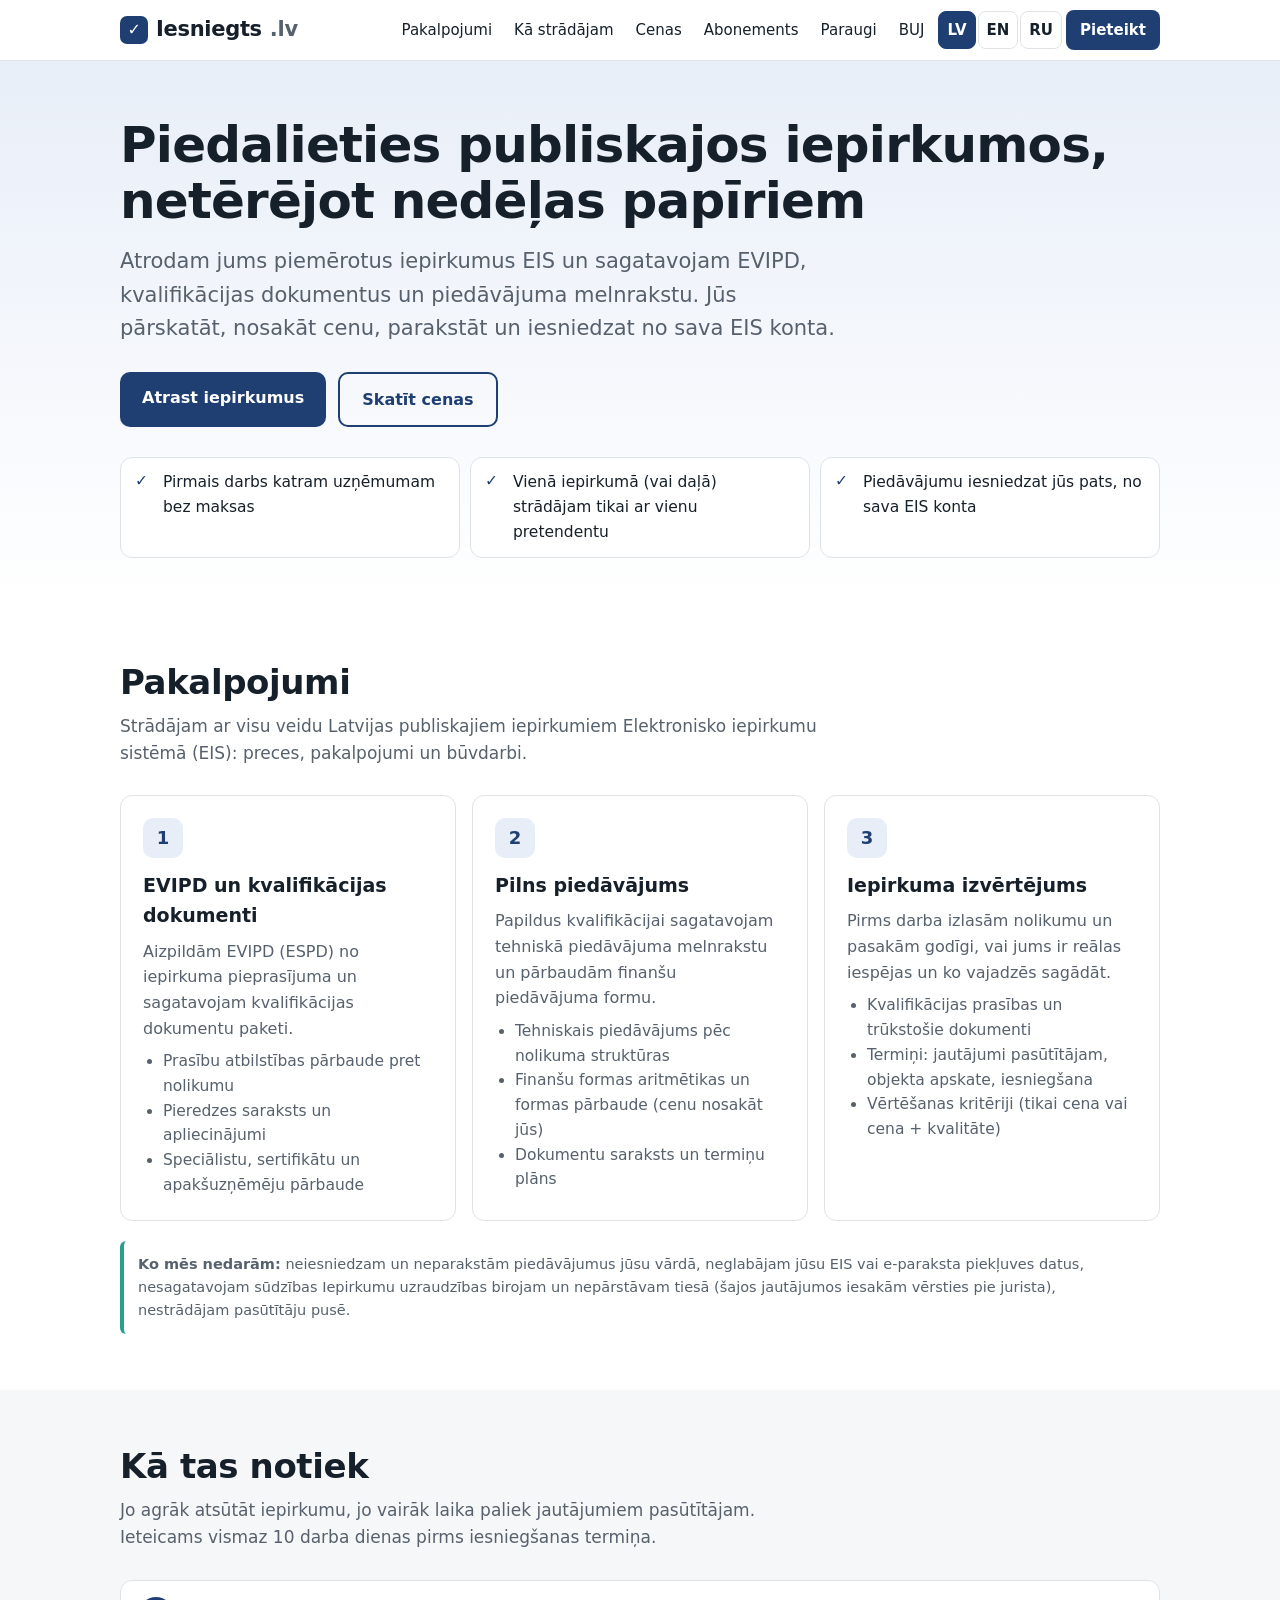
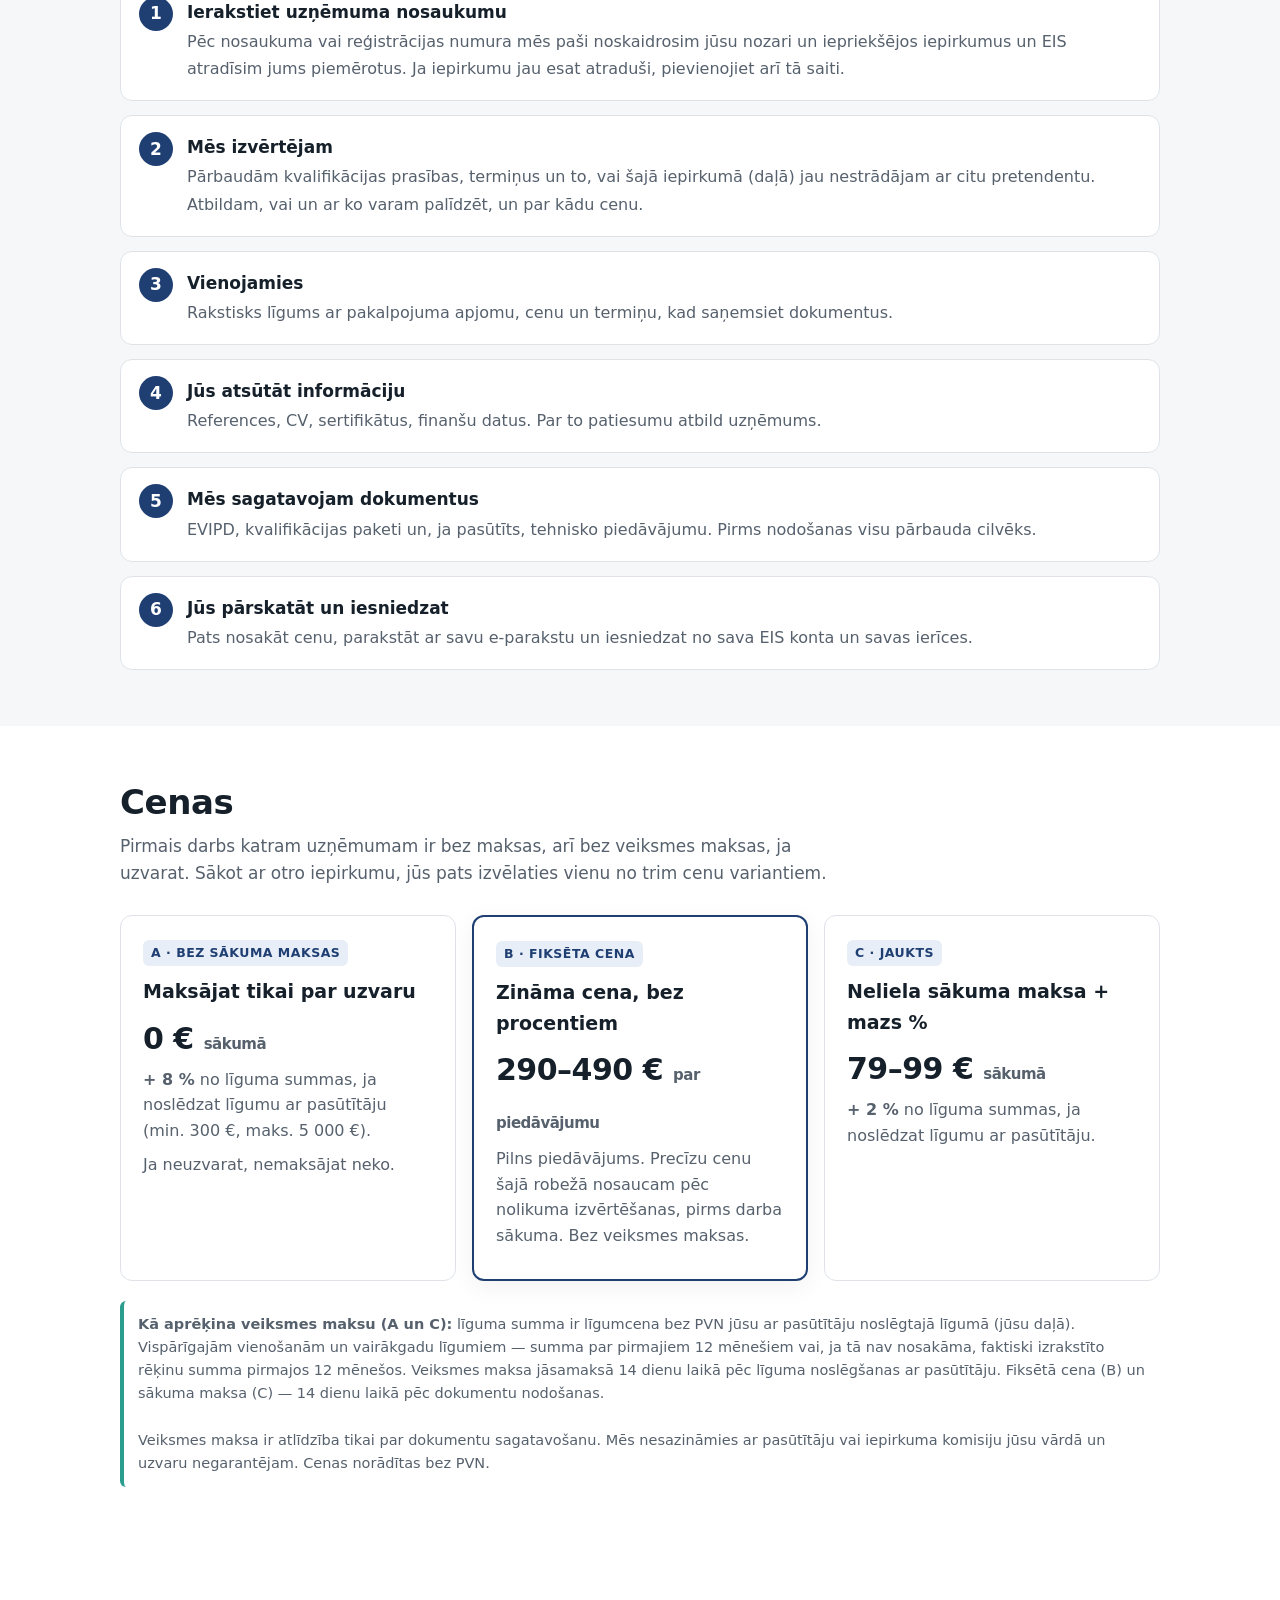
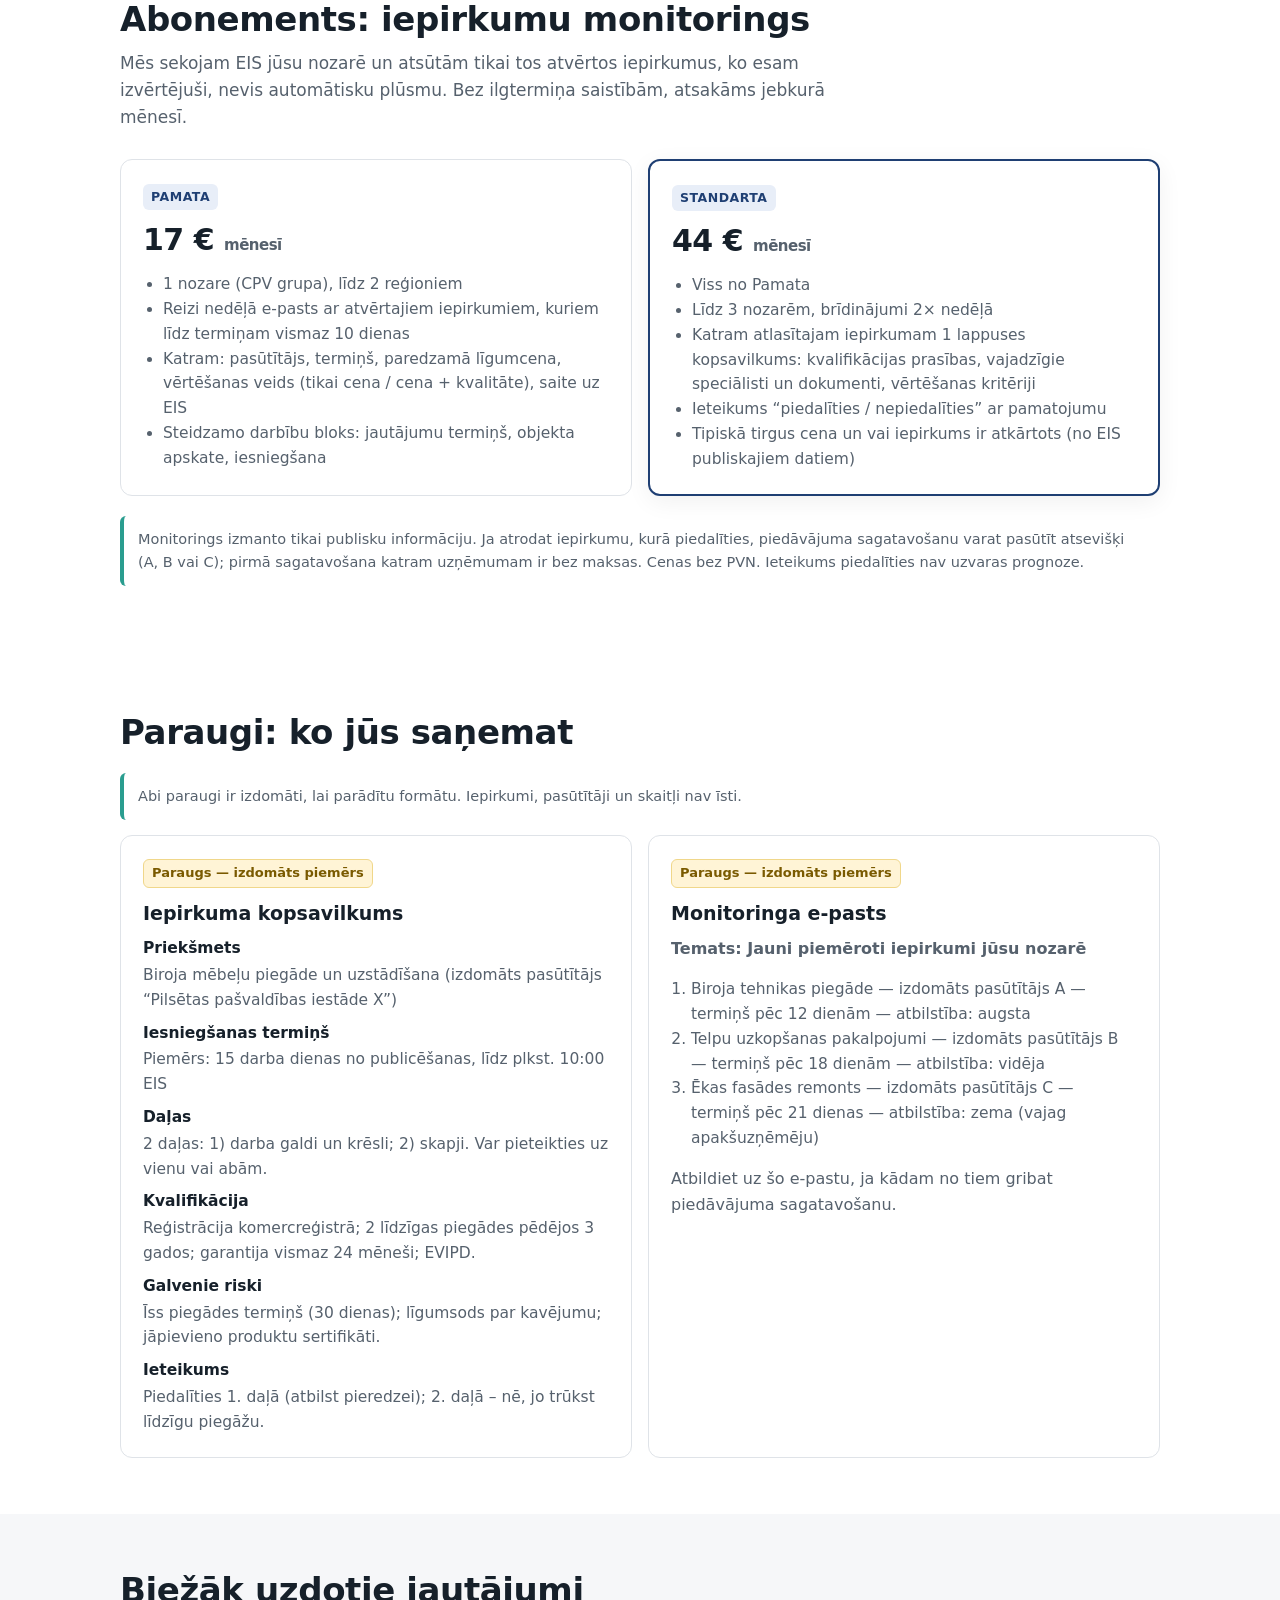
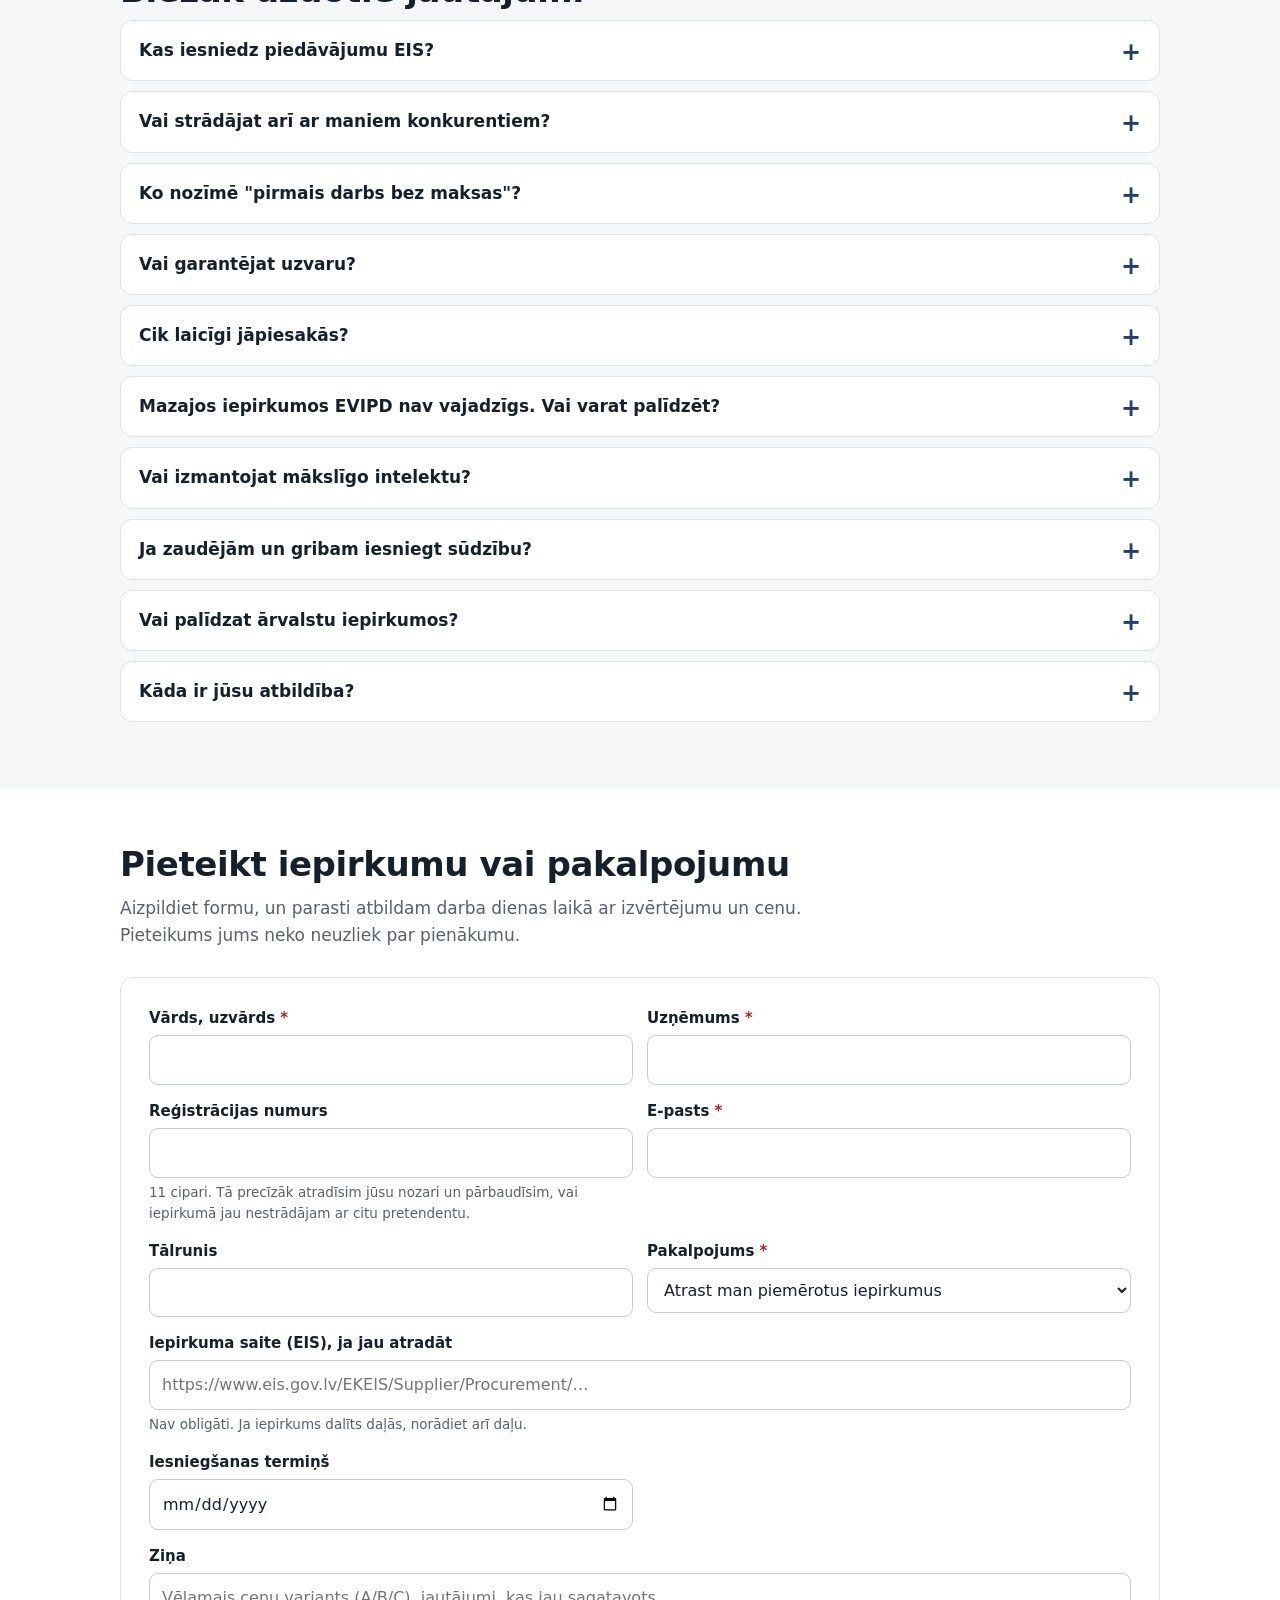
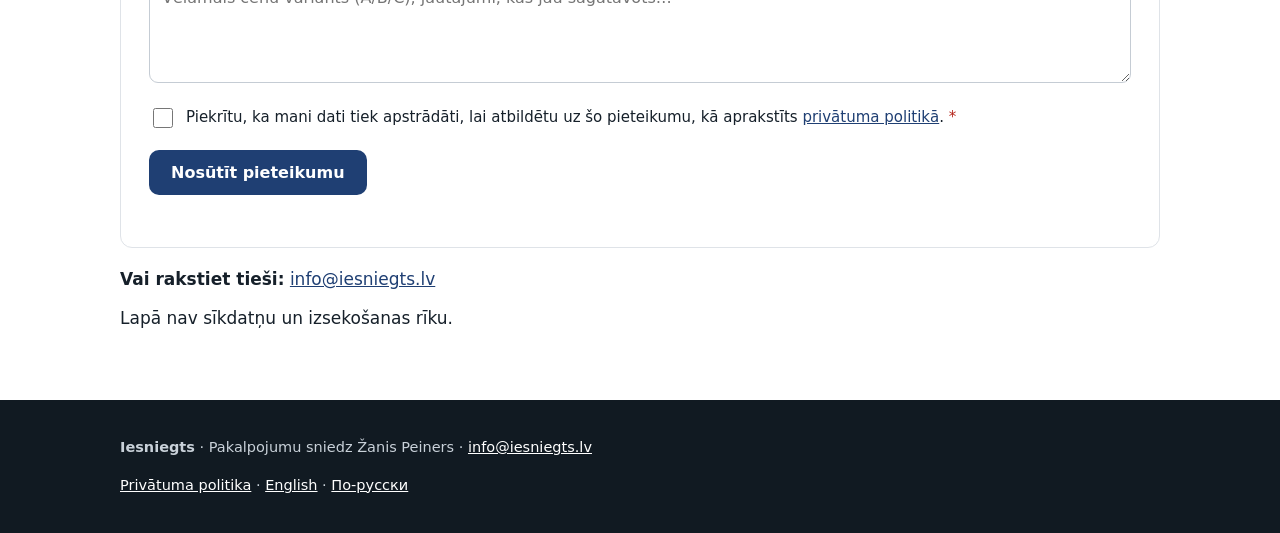
==== index.html @ 3ab21adb "Add samples section and liability FAQ (LV/EN/RU)" ====
<!doctype html>
<html lang="lv">
<head>
<meta charset="utf-8">
<meta name="viewport" content="width=device-width,initial-scale=1">
<title>Iesniegts — palīdzība publisko iepirkumu piedāvājumu sagatavošanā</title>
<meta name="description" content="Sagatavojam EVIPD, kvalifikācijas dokumentus un piedāvājumus publiskajiem iepirkumiem EIS. Jūs pārskatāt, parakstāt un iesniedzat no sava EIS konta.">
<meta name="robots" content="noindex"><!-- MELNRAKSTS: noņemt noindex pēc Žaņa apstiprinājuma -->
<link rel="stylesheet" href="style.css">
<link rel="alternate" hreflang="lv" href="index.html">
<link rel="alternate" hreflang="en" href="en.html">
<link rel="alternate" hreflang="ru" href="ru.html">
</head>
<body>
<a class="skip" href="#saturs">Pāriet uz saturu</a>
<header class="top">
  <div class="wrap">
    <a class="logo" href="#"><span class="mark" aria-hidden="true">✓</span>Iesniegts<span class="tld">.lv</span></a>
    <nav class="main" aria-label="Galvenā navigācija">
      <span class="links">
        <a href="#pakalpojumi">Pakalpojumi</a>
        <a href="#process">Kā strādājam</a>
        <a href="#cenas">Cenas</a>
        <a href="#abonements">Abonements</a>
        <a href="#paraugi">Paraugi</a>
        <a href="#buj">BUJ</a>
      </span>
      <span class="langs" role="group" aria-label="Valoda"><a class="lang current" href="index.html" lang="lv" hreflang="lv" aria-current="page">LV</a><a class="lang" href="en.html" lang="en" hreflang="en">EN</a><a class="lang" href="ru.html" lang="ru" hreflang="ru">RU</a></span>
      <a class="btn" href="#pieteikums" style="padding:8px 14px;font-size:15px">Pieteikt</a>
    </nav>
  </div>
</header>

<main id="saturs">
<section class="hero">
  <div class="wrap">
    <h1>Piedalieties publiskajos iepirkumos, netērējot nedēļas papīriem</h1>
    <p class="lead">Atrodam jums piemērotus iepirkumus EIS un sagatavojam EVIPD, kvalifikācijas dokumentus un piedāvājuma melnrakstu. Jūs pārskatāt, nosakāt cenu, parakstāt un iesniedzat no sava EIS konta.</p>
    <div class="cta">
      <a class="btn" href="#pieteikums">Atrast iepirkumus</a>
      <a class="btn ghost" href="#cenas">Skatīt cenas</a>
    </div>
    <ul class="facts">
      <li>Pirmais darbs katram uzņēmumam bez maksas<!-- PRICE: approved 3 Nov --></li>
      <li>Vienā iepirkumā (vai daļā) strādājam tikai ar vienu pretendentu</li>
      <li>Piedāvājumu iesniedzat jūs pats, no sava EIS konta</li>
    </ul>
  </div>
</section>

<section id="pakalpojumi">
  <div class="wrap">
    <h2>Pakalpojumi</h2>
    <p class="sub">Strādājam ar visu veidu Latvijas publiskajiem iepirkumiem Elektronisko iepirkumu sistēmā (EIS): preces, pakalpojumi un būvdarbi.</p>
    <div class="grid c3">
      <div class="card">
        <div class="icon" aria-hidden="true">1</div>
        <h3>EVIPD un kvalifikācijas dokumenti</h3>
        <p>Aizpildām EVIPD (ESPD) no iepirkuma pieprasījuma un sagatavojam kvalifikācijas dokumentu paketi.</p>
        <ul>
          <li>Prasību atbilstības pārbaude pret nolikumu</li>
          <li>Pieredzes saraksts un apliecinājumi</li>
          <li>Speciālistu, sertifikātu un apakšuzņēmēju pārbaude</li>
        </ul>
      </div>
      <div class="card">
        <div class="icon" aria-hidden="true">2</div>
        <h3>Pilns piedāvājums</h3>
        <p>Papildus kvalifikācijai sagatavojam tehniskā piedāvājuma melnrakstu un pārbaudām finanšu piedāvājuma formu.</p>
        <ul>
          <li>Tehniskais piedāvājums pēc nolikuma struktūras</li>
          <li>Finanšu formas aritmētikas un formas pārbaude (cenu nosakāt jūs)</li>
          <li>Dokumentu saraksts un termiņu plāns</li>
        </ul>
      </div>
      <div class="card">
        <div class="icon" aria-hidden="true">3</div>
        <h3>Iepirkuma izvērtējums</h3>
        <p>Pirms darba izlasām nolikumu un pasakām godīgi, vai jums ir reālas iespējas un ko vajadzēs sagādāt.</p>
        <ul>
          <li>Kvalifikācijas prasības un trūkstošie dokumenti</li>
          <li>Termiņi: jautājumi pasūtītājam, objekta apskate, iesniegšana</li>
          <li>Vērtēšanas kritēriji (tikai cena vai cena + kvalitāte)</li>
        </ul>
      </div>
    </div>
    <div class="note limits"><strong>Ko mēs nedarām:</strong> neiesniedzam un neparakstām piedāvājumus jūsu vārdā, neglabājam jūsu EIS vai e-paraksta piekļuves datus, nesagatavojam sūdzības Iepirkumu uzraudzības birojam un nepārstāvam tiesā (šajos jautājumos iesakām vērsties pie jurista), nestrādājam pasūtītāju pusē.</div>
  </div>
</section>

<section id="process" class="alt">
  <div class="wrap">
    <h2>Kā tas notiek</h2>
    <p class="sub">Jo agrāk atsūtāt iepirkumu, jo vairāk laika paliek jautājumiem pasūtītājam. Ieteicams vismaz 10 darba dienas pirms iesniegšanas termiņa.</p>
    <ol class="steps">
      <li><strong>Ierakstiet uzņēmuma nosaukumu</strong><span>Pēc nosaukuma vai reģistrācijas numura mēs paši noskaidrosim jūsu nozari un iepriekšējos iepirkumus un EIS atradīsim jums piemērotus. Ja iepirkumu jau esat atraduši, pievienojiet arī tā saiti.</span></li>
      <li><strong>Mēs izvērtējam</strong><span>Pārbaudām kvalifikācijas prasības, termiņus un to, vai šajā iepirkumā (daļā) jau nestrādājam ar citu pretendentu. Atbildam, vai un ar ko varam palīdzēt, un par kādu cenu.</span></li>
      <li><strong>Vienojamies</strong><span>Rakstisks līgums ar pakalpojuma apjomu, cenu un termiņu, kad saņemsiet dokumentus.</span></li>
      <li><strong>Jūs atsūtāt informāciju</strong><span>References, CV, sertifikātus, finanšu datus. Par to patiesumu atbild uzņēmums.</span></li>
      <li><strong>Mēs sagatavojam dokumentus</strong><span>EVIPD, kvalifikācijas paketi un, ja pasūtīts, tehnisko piedāvājumu. Pirms nodošanas visu pārbauda cilvēks.</span></li>
      <li><strong>Jūs pārskatāt un iesniedzat</strong><span>Pats nosakāt cenu, parakstāt ar savu e-parakstu un iesniedzat no sava EIS konta un savas ierīces.</span></li>
    </ol>
  </div>
</section>

<section id="cenas">
  <div class="wrap">
    <h2>Cenas</h2>
    <p class="sub">Pirmais darbs katram uzņēmumam ir bez maksas, arī bez veiksmes maksas, ja uzvarat.<!-- PRICE: approved 3 Nov --> Sākot ar otro iepirkumu, jūs pats izvēlaties vienu no trim cenu variantiem.</p>
    <div class="grid c3">
      <div class="card">
        <span class="tag">A · bez sākuma maksas</span>
        <h3 style="margin-top:10px">Maksājat tikai par uzvaru</h3>
        <div class="price">0 €<!-- PRICE: approved 3 Nov --> <small>sākumā</small></div>
        <p><strong>+ 8 %</strong> no līguma summas, ja noslēdzat līgumu ar pasūtītāju (min. 300 €, maks. 5 000 €).<!-- PRICE: approved 3 Nov --></p>
        <p>Ja neuzvarat, nemaksājat neko.</p>
      </div>
      <div class="card featured">
        <span class="tag">B · fiksēta cena</span>
        <h3 style="margin-top:10px">Zināma cena, bez procentiem</h3>
        <div class="price">290–490 €<!-- PRICE: approved 3 Nov --> <small>par piedāvājumu</small></div>
        <p>Pilns piedāvājums. Precīzu cenu šajā robežā nosaucam pēc nolikuma izvērtēšanas, pirms darba sākuma. Bez veiksmes maksas.</p>
      </div>
      <div class="card">
        <span class="tag">C · jaukts</span>
        <h3 style="margin-top:10px">Neliela sākuma maksa + mazs %</h3>
        <div class="price">79–99 €<!-- PRICE: approved 3 Nov --> <small>sākumā</small></div>
        <p><strong>+ 2 %</strong> no līguma summas, ja noslēdzat līgumu ar pasūtītāju.<!-- PRICE: approved 3 Nov --></p>
      </div>
    </div>
    <div class="note">
      <strong>Kā aprēķina veiksmes maksu (A un C):</strong> līguma summa ir līgumcena bez PVN jūsu ar pasūtītāju noslēgtajā līgumā (jūsu daļā). Vispārīgajām vienošanām un vairākgadu līgumiem — summa par pirmajiem 12 mēnešiem vai, ja tā nav nosakāma, faktiski izrakstīto rēķinu summa pirmajos 12 mēnešos. Veiksmes maksa jāsamaksā 14 dienu laikā pēc līguma noslēgšanas ar pasūtītāju. Fiksētā cena (B) un sākuma maksa (C) — 14 dienu laikā pēc dokumentu nodošanas.<!-- PRICE: approved 3 Nov --><!-- Avots: contract_template.md 5.2.–5.4. -->
      <br><br>Veiksmes maksa ir atlīdzība tikai par dokumentu sagatavošanu. Mēs nesazināmies ar pasūtītāju vai iepirkuma komisiju jūsu vārdā un uzvaru negarantējam. Cenas norādītas bez PVN.<!-- PRICE: approved 3 Nov --><!-- TODO: precizēt PVN statusu pēc SDV/SIA reģistrācijas (ISPL 4. p. 2. d.) -->
    </div>
  </div>
</section>

<section id="abonements">
  <div class="wrap">
    <h2>Abonements: iepirkumu monitorings</h2>
    <p class="sub">Mēs sekojam EIS jūsu nozarē un atsūtām tikai tos atvērtos iepirkumus, ko esam izvērtējuši, nevis automātisku plūsmu. Bez ilgtermiņa saistībām, atsakāms jebkurā mēnesī.<!-- PRICE: approved 3 Nov --></p>
    <div class="grid c2">
      <div class="card">
        <span class="tag">Pamata</span>
        <div class="price">17 €<!-- PRICE: approved 3 Nov (competitor-based: ~10% below iepirkumi.notepad.lv Starts 19 €; see /workspace/sites/pricing_research.md) --> <small>mēnesī</small></div>
        <ul>
          <li>1 nozare (CPV grupa), līdz 2 reģioniem</li>
          <li>Reizi nedēļā e-pasts ar atvērtajiem iepirkumiem, kuriem līdz termiņam vismaz 10 dienas</li>
          <li>Katram: pasūtītājs, termiņš, paredzamā līgumcena, vērtēšanas veids (tikai cena / cena + kvalitāte), saite uz EIS</li>
          <li>Steidzamo darbību bloks: jautājumu termiņš, objekta apskate, iesniegšana</li>
        </ul>
      </div>
      <div class="card featured">
        <span class="tag">Standarta</span>
        <div class="price">44 €<!-- PRICE: approved 3 Nov (competitor-based: ~10% below iepirkumi.notepad.lv Pro 49 €; see /workspace/sites/pricing_research.md) --> <small>mēnesī</small></div>
        <ul>
          <li>Viss no Pamata</li>
          <li>Līdz 3 nozarēm, brīdinājumi 2× nedēļā</li>
          <li>Katram atlasītajam iepirkumam 1 lappuses kopsavilkums: kvalifikācijas prasības, vajadzīgie speciālisti un dokumenti, vērtēšanas kritēriji</li>
          <li>Ieteikums “piedalīties / nepiedalīties” ar pamatojumu</li>
          <li>Tipiskā tirgus cena un vai iepirkums ir atkārtots (no EIS publiskajiem datiem)</li>
        </ul>
      </div>
    </div>
    <p class="note">Monitorings izmanto tikai publisku informāciju. Ja atrodat iepirkumu, kurā piedalīties, piedāvājuma sagatavošanu varat pasūtīt atsevišķi (A, B vai C); pirmā sagatavošana katram uzņēmumam ir bez maksas.<!-- PRICE: approved 3 Nov --> Cenas bez PVN. Ieteikums piedalīties nav uzvaras prognoze.</p>
  </div>
</section>

<section id="paraugi">
  <div class="wrap">
    <h2>Paraugi: ko jūs saņemat</h2>
    <p class="note">Abi paraugi ir izdomāti, lai parādītu formātu. Iepirkumi, pasūtītāji un skaitļi nav īsti.</p>
    <div class="grid c2">
      <div class="card sample"><span class="badge-sample">Paraugs — izdomāts piemērs</span><h3>Iepirkuma kopsavilkums</h3><dl class="sample-dl"><dt>Priekšmets</dt><dd>Biroja mēbeļu piegāde un uzstādīšana (izdomāts pasūtītājs “Pilsētas pašvaldības iestāde X”)</dd><dt>Iesniegšanas termiņš</dt><dd>Piemērs: 15 darba dienas no publicēšanas, līdz plkst. 10:00 EIS</dd><dt>Daļas</dt><dd>2 daļas: 1) darba galdi un krēsli; 2) skapji. Var pieteikties uz vienu vai abām.</dd><dt>Kvalifikācija</dt><dd>Reģistrācija komercreģistrā; 2 līdzīgas piegādes pēdējos 3 gados; garantija vismaz 24 mēneši; EVIPD.</dd><dt>Galvenie riski</dt><dd>Īss piegādes termiņš (30 dienas); līgumsods par kavējumu; jāpievieno produktu sertifikāti.</dd><dt>Ieteikums</dt><dd>Piedalīties 1. daļā (atbilst pieredzei); 2. daļā – nē, jo trūkst līdzīgu piegāžu.</dd></dl></div>
      <div class="card sample"><span class="badge-sample">Paraugs — izdomāts piemērs</span><h3>Monitoringa e-pasts</h3><p><strong>Temats: Jauni piemēroti iepirkumi jūsu nozarē</strong></p><ol><li>Biroja tehnikas piegāde — izdomāts pasūtītājs A — termiņš pēc 12 dienām — atbilstība: augsta</li><li>Telpu uzkopšanas pakalpojumi — izdomāts pasūtītājs B — termiņš pēc 18 dienām — atbilstība: vidēja</li><li>Ēkas fasādes remonts — izdomāts pasūtītājs C — termiņš pēc 21 dienas — atbilstība: zema (vajag apakšuzņēmēju)</li></ol><p>Atbildiet uz šo e-pastu, ja kādam no tiem gribat piedāvājuma sagatavošanu.</p></div>
    </div>
  </div>
</section>

<section id="buj" class="alt">
  <div class="wrap">
    <h2>Biežāk uzdotie jautājumi</h2>
    <details><summary>Kas iesniedz piedāvājumu EIS?</summary><p>Jūs. Piedāvājumu paraksta un iesniedz jūsu uzņēmums no sava EIS konta un savas ierīces. Ja vajag strādāt EIS, jūsu administrators var izveidot mums lietotāju ar lomu "Piegādātāja piedāvājuma sagatavotājs", ko pēc iepirkuma bloķējat. E-paraksta līdzekļus un paroles mums nedodiet.</p></details>
    <details><summary>Vai strādājat arī ar maniem konkurentiem?</summary><p>Vienā iepirkumā (vai iepirkuma daļā) strādājam tikai ar vienu pretendentu. Citu klientu cenas, dokumentus vai risinājumus nekad nenododam un neizmantojam. Katram klientam ir atsevišķa darba vide. Tā mazinām aizliegtu vienošanos (Konkurences likuma 11. pants) risku jums un mums.</p></details>
    <details><summary>Ko nozīmē "pirmais darbs bez maksas"?</summary><p>Pirmajam iepirkumam (vai vienai daļai), ko jūsu uzņēmums mums uztic, sagatavošana ir bez maksas, arī ja uzvarat. Tas attiecas uz vienu reizi katram uzņēmumam.<!-- PRICE: approved 3 Nov --></p></details>
    <details><summary>Vai garantējat uzvaru?</summary><p>Nē. Mēs palīdzam iesniegt pilnīgu un prasībām atbilstošu piedāvājumu, bet uzvarētāju nosaka pasūtītājs pēc nolikumā noteiktajiem kritērijiem.</p></details>
    <details><summary>Cik laicīgi jāpiesakās?</summary><p>Ieteicams vismaz 10 darba dienas pirms iesniegšanas termiņa, lai paliktu laiks jautājumiem pasūtītājam un trūkstošo dokumentu sagādei. Ar īsākiem termiņiem palīdzam, ja tas ir reāli, un to pasakām godīgi pirms darba sākuma.</p></details>
    <details><summary>Mazajos iepirkumos EVIPD nav vajadzīgs. Vai varat palīdzēt?</summary><p>Jā. Mazajos iepirkumos (Publisko iepirkumu likuma 9. pants) EVIPD parasti netiek prasīts, tāpēc sagatavojam kvalifikācijas dokumentus un pieteikumu pēc nolikuma prasībām.</p></details>
    <details><summary>Vai izmantojat mākslīgo intelektu?</summary><p>Jā, dokumentu sagatavošanā izmantojam programmatūras rīkus, arī mākslīgo intelektu. Katru dokumentu pirms nodošanas pārbauda cilvēks, un jūsu dati netiek izmantoti citu klientu darbā.</p></details>
    <details><summary>Ja zaudējām un gribam iesniegt sūdzību?</summary><p>Sūdzības Iepirkumu uzraudzības birojam un pieteikumus tiesā mēs nesagatavojam. Iesakām vērsties pie jurista; varam nodot faktus un dokumentus no sava darba.</p></details>
    <details><summary>Vai palīdzat ārvalstu iepirkumos?</summary><p>Pašlaik strādājam ar Latvijas iepirkumiem EIS. Ja jūs interesē konkrēts iepirkums citā ES valstī, rakstiet, un pateiksim, vai varam palīdzēt.</p></details>
      <details><summary>Kāda ir jūsu atbildība?</summary><p>Dokumentus sagatavojam rūpīgi, bet EVIPD un piedāvājumu pārskata un paraksta klients, un klients atbild par sniegto ziņu patiesumu un piedāvājuma iesniegšanu. Mūsu atbildība ir ierobežota ar summu, kas samaksāta par konkrēto piedāvājumu.<!-- LIABILITY: needs owner approval --></p></details>
  </div>
</section>

<section id="pieteikums">
  <div class="wrap">
    <h2>Pieteikt iepirkumu vai pakalpojumu</h2>
    <p class="sub">Aizpildiet formu, un parasti atbildam darba dienas laikā ar izvērtējumu un cenu. Pieteikums jums neko neuzliek par pienākumu.</p>
    
    <!-- action = mailto rezerves variants bez JavaScript. Ar JS: form.js sūta uz FORM_ENDPOINT vai atver mailto. -->
    <form class="order" id="order-form" action="mailto:info@iesniegts.lv" method="post" enctype="text/plain" novalidate
      data-subject="Iesniegts.lv pieteikums"
      data-mailto-msg="Atveram jūsu e-pasta programmu ar sagatavotu vēstuli. Lūdzu, nosūtiet to."
      data-sending-msg="Sūtām…"
      data-ok-msg="Paldies! Pieteikums saņemts. Parasti atbildam darba dienas laikā."
      data-err-msg="Neizdevās nosūtīt. Atveram e-pastu kā rezerves variantu.">
      <div><label for="f-name">Vārds, uzvārds <span class="req" aria-hidden="true">*</span></label><input id="f-name" name="name" autocomplete="name" required></div>
      <div><label for="f-company">Uzņēmums <span class="req" aria-hidden="true">*</span></label><input id="f-company" name="company" autocomplete="organization" required></div>
      <div><label for="f-regno">Reģistrācijas numurs</label><input id="f-regno" name="regno" inputmode="numeric" pattern="[0-9]{11}" aria-describedby="h-regno"><div class="hint" id="h-regno">11 cipari. Tā precīzāk atradīsim jūsu nozari un pārbaudīsim, vai iepirkumā jau nestrādājam ar citu pretendentu.</div></div>
      <div><label for="f-email">E-pasts <span class="req" aria-hidden="true">*</span></label><input id="f-email" name="email" type="email" autocomplete="email" required></div>
      <div><label for="f-phone">Tālrunis</label><input id="f-phone" name="phone" type="tel" autocomplete="tel"></div>
      <div><label for="f-service">Pakalpojums <span class="req" aria-hidden="true">*</span></label>
        <select id="f-service" name="service" required>
          <option selected>Atrast man piemērotus iepirkumus</option>
          <option>EVIPD + kvalifikācijas dokumenti</option>
          <option>Pilns piedāvājums</option>
          <option>Abonements — Pamata (17 €/mēn.)</option>
          <option>Abonements — Standarta (44 €/mēn.)</option>
          <option>Vēl nezinu, gribu konsultāciju</option>
        </select></div>
      <div class="full"><label for="f-link">Iepirkuma saite (EIS), ja jau atradāt</label><input id="f-link" name="link" placeholder="https://www.eis.gov.lv/EKEIS/Supplier/Procurement/…" aria-describedby="h-link"><div class="hint" id="h-link">Nav obligāti. Ja iepirkums dalīts daļās, norādiet arī daļu.</div></div>
      <div><label for="f-deadline">Iesniegšanas termiņš</label><input id="f-deadline" name="deadline" type="date"></div>
      <div class="full"><label for="f-message">Ziņa</label><textarea id="f-message" name="message" placeholder="Vēlamais cenu variants (A/B/C), jautājumi, kas jau sagatavots…"></textarea></div>
      <div class="hp" aria-hidden="true"><label for="f-website">Neaizpildīt</label><input id="f-website" name="website" tabindex="-1" autocomplete="off"></div>
      <div class="full"><label class="consent"><input type="checkbox" name="consent" value="jā" required> <span>Piekrītu, ka mani dati tiek apstrādāti, lai atbildētu uz šo pieteikumu, kā aprakstīts <a href="privatuma-politika.html">privātuma politikā</a>. <span class="req" aria-hidden="true">*</span></span></label></div>
      <div class="full"><button class="btn" type="submit">Nosūtīt pieteikumu</button> <div class="status" id="form-status" role="status" aria-live="polite"></div></div>
    </form>
    <div class="contact-side" style="margin-top:18px">
      <p><strong>Vai rakstiet tieši:</strong> <a href="mailto:info@iesniegts.lv">info@iesniegts.lv</a></p>
      <p>Lapā nav sīkdatņu un izsekošanas rīku.</p>
    </div>
  </div>
</section>
</main>

<footer>
  <div class="wrap">
    <div><strong>Iesniegts</strong> · Pakalpojumu sniedz Žanis Peiners · <a href="mailto:info@iesniegts.lv">info@iesniegts.lv</a></div>
    <!-- TODO (ISPL 4. pants): pēc SDV/SIA reģistrācijas pievienot nosaukumu, reģ. nr., adresi un PVN statusu. Nerakstīt "SIA", kamēr tā nav dibināta. -->
    <div><a href="privatuma-politika.html">Privātuma politika</a> · <a href="en.html" lang="en">English</a> · <a href="ru.html" lang="ru">По-русски</a></div>
  </div>
</footer>
<script src="form.js" defer></script>
</body>
</html>
---- style.css ----
/* MELNRAKSTS — nav publicēts. Viens CSS fails, bez ārējiem fontiem, bez sīkdatnēm. */
:root{
  --brand:#1f3f73; --brand-dark:#152c52; --accent:#2a9d8f; --tint:#e8eef8;
  --ink:#16202a; --muted:#56616d; --line:#dfe3e8; --bg:#ffffff; --soft:#f6f7f9;
  --radius:12px; --max:1080px;
  --font:system-ui,-apple-system,"Segoe UI",Roboto,"Helvetica Neue",Arial,sans-serif;
}
*{box-sizing:border-box}
html{scroll-behavior:smooth}
body{margin:0;font-family:var(--font);color:var(--ink);background:var(--bg);line-height:1.6;font-size:17px;-webkit-text-size-adjust:100%}
img{max-width:100%}
a{color:var(--brand)}
a:hover{color:var(--brand-dark)}
:focus-visible{outline:3px solid var(--accent);outline-offset:2px}
.skip{position:absolute;left:-999px;top:0;background:#000;color:#fff;padding:.5rem 1rem;z-index:10}
.skip:focus{left:0}
.wrap{max-width:var(--max);margin:0 auto;padding:0 20px}
.draft-banner{background:#fff4d6;color:#5a4300;text-align:center;font-size:14px;padding:6px 12px;border-bottom:1px solid #f0dc9c}
header.top{position:sticky;top:0;background:rgba(255,255,255,.96);border-bottom:1px solid var(--line);z-index:5}
header.top .wrap{display:flex;align-items:center;justify-content:space-between;gap:12px;min-height:60px}
.logo{font-weight:800;font-size:21px;color:var(--ink);text-decoration:none;letter-spacing:-.3px;display:flex;align-items:center;gap:8px}
.logo .mark{width:28px;height:28px;border-radius:7px;background:var(--brand);color:#fff;display:grid;place-items:center;font-size:16px}
.logo .tld{color:var(--muted);font-weight:600}
nav.main{display:flex;gap:4px;align-items:center;flex-wrap:wrap}
nav.main a{color:var(--ink);text-decoration:none;font-size:15px;padding:6px 10px;border-radius:8px}
nav.main a:hover{background:var(--soft)}
nav.main .links{display:none}
nav.main .langs{display:flex;gap:2px}
nav.main .lang{border:1px solid var(--line);font-weight:600;padding:6px 8px}
nav.main a.lang.current{background:var(--brand);border-color:var(--brand);color:#fff}
nav.main a.btn,nav.main a.btn:hover{color:#fff}
@media(min-width:860px){nav.main .links{display:flex;gap:2px}}
.btn{display:inline-block;background:var(--brand);color:#fff;text-decoration:none;font-weight:700;padding:13px 22px;border-radius:10px;border:0;font-size:16px;cursor:pointer;font-family:inherit}
.btn:hover{background:var(--brand-dark);color:#fff}
.btn.ghost{background:transparent;color:var(--brand);border:2px solid var(--brand)}
.btn.ghost:hover{background:var(--tint);color:var(--brand-dark)}
.hero{background:linear-gradient(180deg,var(--tint),#fff);padding:56px 0 48px}
.hero h1{font-size:clamp(30px,5.2vw,50px);line-height:1.12;margin:0 0 16px;letter-spacing:-.8px}
.hero p.lead{font-size:clamp(18px,2.2vw,21px);color:var(--muted);max-width:720px;margin:0 0 26px}
.hero .cta{display:flex;gap:12px;flex-wrap:wrap}
.hero ul.facts{list-style:none;padding:0;margin:30px 0 0;display:grid;gap:10px;grid-template-columns:1fr}
.hero ul.facts li{background:#fff;border:1px solid var(--line);border-radius:var(--radius);padding:12px 14px 12px 42px;position:relative;font-size:15.5px}
.hero ul.facts li::before{content:"✓";position:absolute;left:14px;top:11px;color:var(--brand);font-weight:800}
@media(min-width:760px){.hero ul.facts{grid-template-columns:repeat(3,1fr)}}
section{padding:56px 0}
section.alt{background:var(--soft)}
h2{font-size:clamp(25px,3.4vw,34px);line-height:1.2;margin:0 0 10px;letter-spacing:-.4px}
.sub{color:var(--muted);margin:0 0 28px;max-width:720px}
.grid{display:grid;gap:16px;grid-template-columns:1fr}
@media(min-width:700px){.grid.c2{grid-template-columns:repeat(2,1fr)}.grid.c3{grid-template-columns:repeat(2,1fr)}}
@media(min-width:980px){.grid.c3{grid-template-columns:repeat(3,1fr)}}
.card{background:#fff;border:1px solid var(--line);border-radius:var(--radius);padding:22px}
.card h3{margin:0 0 8px;font-size:19px}
.card p{margin:0 0 8px;color:var(--muted);font-size:16px}
.card ul{margin:8px 0 0;padding-left:20px;color:var(--muted);font-size:15.5px}
.icon{width:40px;height:40px;border-radius:10px;background:var(--tint);color:var(--brand);display:grid;place-items:center;font-weight:800;margin-bottom:12px;font-size:18px}
ol.steps{list-style:none;padding:0;margin:0;display:grid;gap:14px;counter-reset:s}
ol.steps li{counter-increment:s;background:#fff;border:1px solid var(--line);border-radius:var(--radius);padding:18px 18px 18px 66px;position:relative}
ol.steps li::before{content:counter(s);position:absolute;left:18px;top:16px;width:34px;height:34px;border-radius:50%;background:var(--brand);color:#fff;display:grid;place-items:center;font-weight:800}
ol.steps strong{display:block;margin-bottom:2px}
ol.steps span{color:var(--muted);font-size:16px}
.price{font-size:30px;font-weight:800;color:var(--ink);margin:6px 0 4px;letter-spacing:-.5px}
.price small{font-size:15px;font-weight:600;color:var(--muted)}
.card.featured{border:2px solid var(--brand);box-shadow:0 6px 24px rgba(0,0,0,.06)}
.tag{display:inline-block;font-size:12.5px;font-weight:700;text-transform:uppercase;letter-spacing:.5px;color:var(--brand);background:var(--tint);padding:3px 8px;border-radius:6px}
.note{font-size:14.5px;color:var(--muted);background:#fff;border-left:4px solid var(--accent);padding:12px 14px;border-radius:6px;margin-top:20px}
.limits{margin-top:20px}
details{background:#fff;border:1px solid var(--line);border-radius:var(--radius);padding:0 18px;margin-bottom:10px}
details summary{cursor:pointer;font-weight:700;padding:16px 0;list-style:none;position:relative;padding-right:28px}
details summary::-webkit-details-marker{display:none}
details summary::after{content:"+";position:absolute;right:0;top:12px;font-size:24px;color:var(--brand)}
details[open] summary::after{content:"–"}
details p{margin:0 0 16px;color:var(--muted)}
form.order{background:#fff;border:1px solid var(--line);border-radius:var(--radius);padding:22px;display:grid;gap:14px;grid-template-columns:1fr}
@media(min-width:760px){form.order{grid-template-columns:1fr 1fr;padding:28px}.full{grid-column:1/-1}}
label{font-weight:600;font-size:15px;display:block;margin-bottom:5px}
label .req{color:#b42318}
input,select,textarea{width:100%;font:inherit;font-size:16px;padding:11px 12px;border:1px solid #c5ccd4;border-radius:9px;background:#fff;color:var(--ink)}
textarea{min-height:110px;resize:vertical}
input:focus,select:focus,textarea:focus{border-color:var(--brand);outline:2px solid var(--tint)}
.hint{font-size:13.5px;color:var(--muted);margin-top:4px}
.consent{display:flex;gap:10px;align-items:flex-start;font-weight:400;font-size:15px}
.consent input{width:20px;height:20px;margin-top:3px;flex:0 0 auto}
.hp{position:absolute!important;left:-9999px!important;width:1px;height:1px;overflow:hidden}
.status{min-height:1.4em;font-weight:600}
.status.ok{color:#146c2e}.status.err{color:#b42318}
.contact-side p{margin:0 0 12px}
footer{background:#111a22;color:#c9d1d9;padding:36px 0;font-size:14.5px}
footer a{color:#fff}
footer .wrap{display:grid;gap:14px}
.legal{max-width:820px}
.legal h1{font-size:clamp(28px,4vw,38px);margin:0 0 6px}
.legal h2{font-size:22px;margin:32px 0 8px}
.legal table{border-collapse:collapse;width:100%;font-size:15px;margin:8px 0}
.legal th,.legal td{border:1px solid var(--line);padding:8px 10px;text-align:left;vertical-align:top}
.legal th{background:var(--soft)}
@media (prefers-reduced-motion:reduce){html{scroll-behavior:auto}}
.badge-sample{display:inline-block;background:#fff4d6;color:#7a5a00;border:1px solid #f0d78a;border-radius:6px;font-size:13px;font-weight:700;padding:3px 8px;margin-bottom:10px}
.sample-dl{margin:0;font-size:15.5px}
.sample-dl dt{font-weight:700;margin-top:8px}
.sample-dl dd{margin:2px 0 0;color:var(--muted)}
.card.sample ol{padding-left:20px;color:var(--muted);font-size:15.5px}
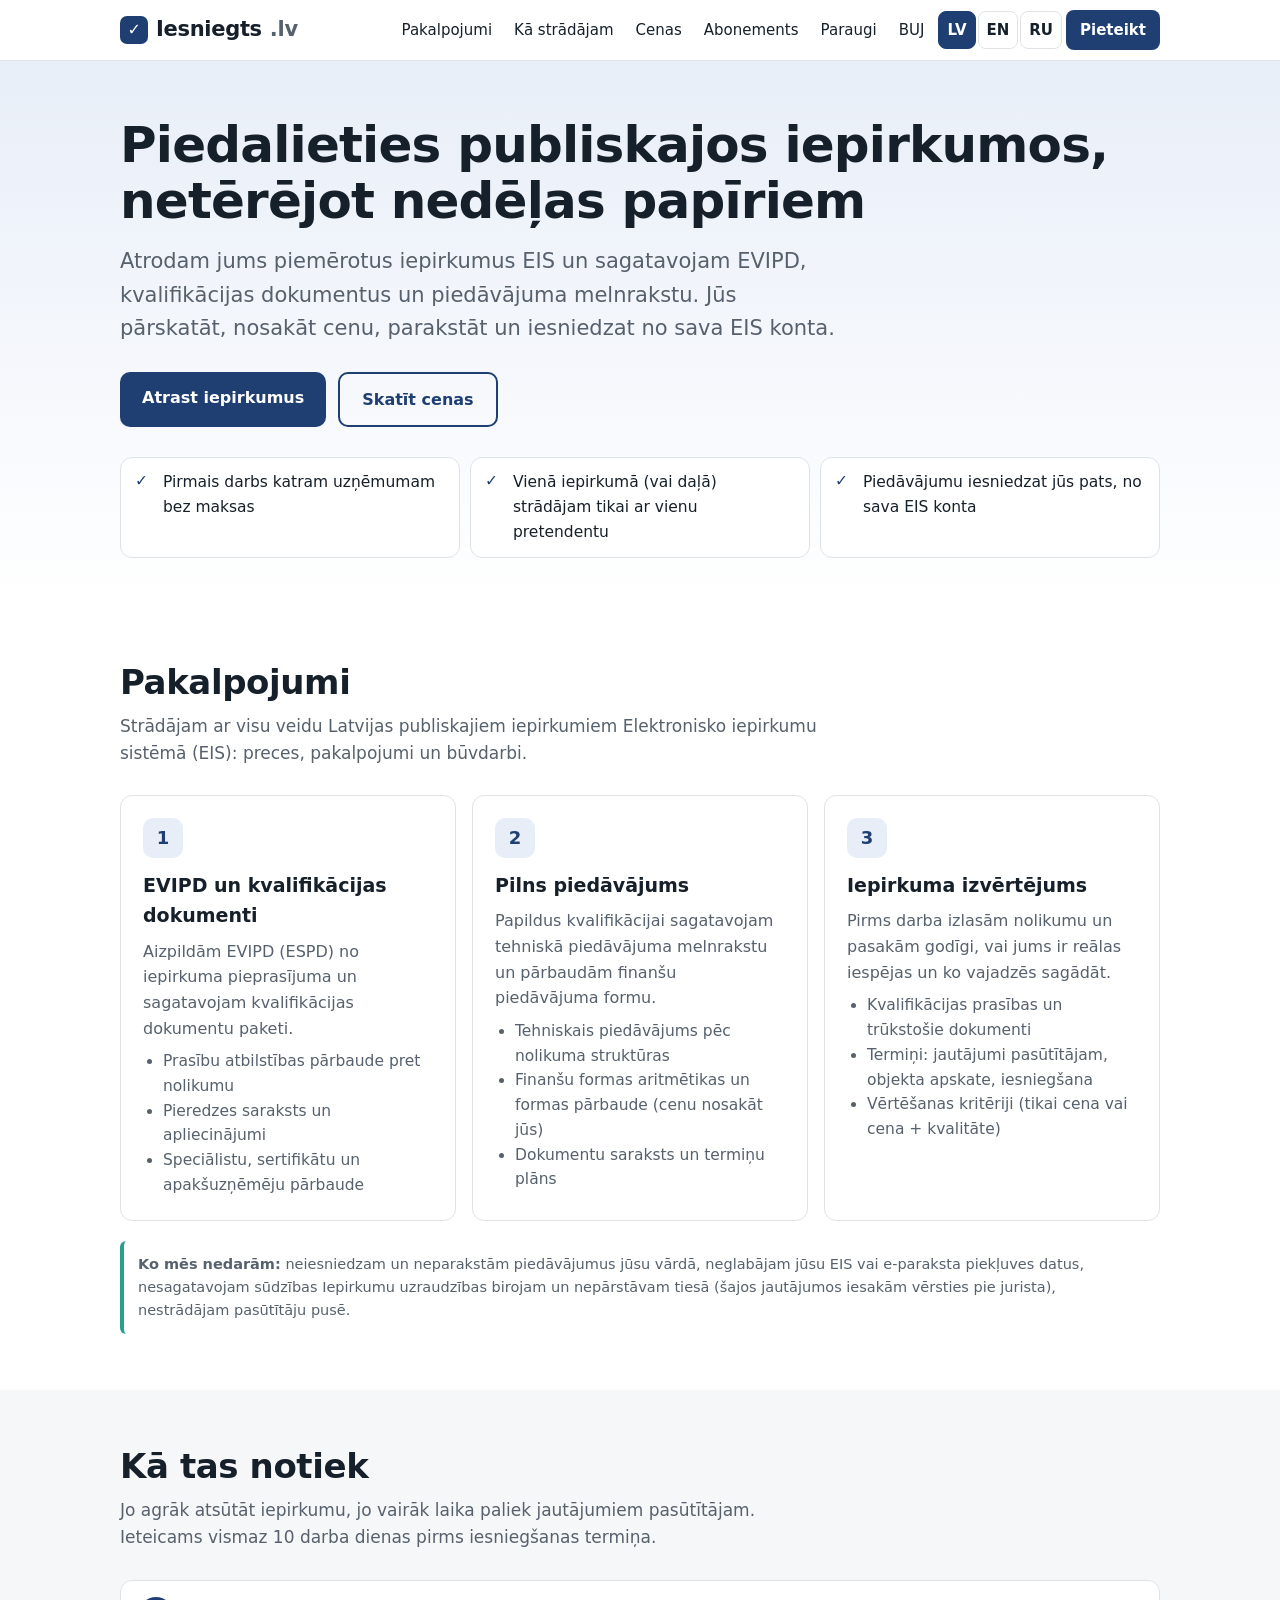
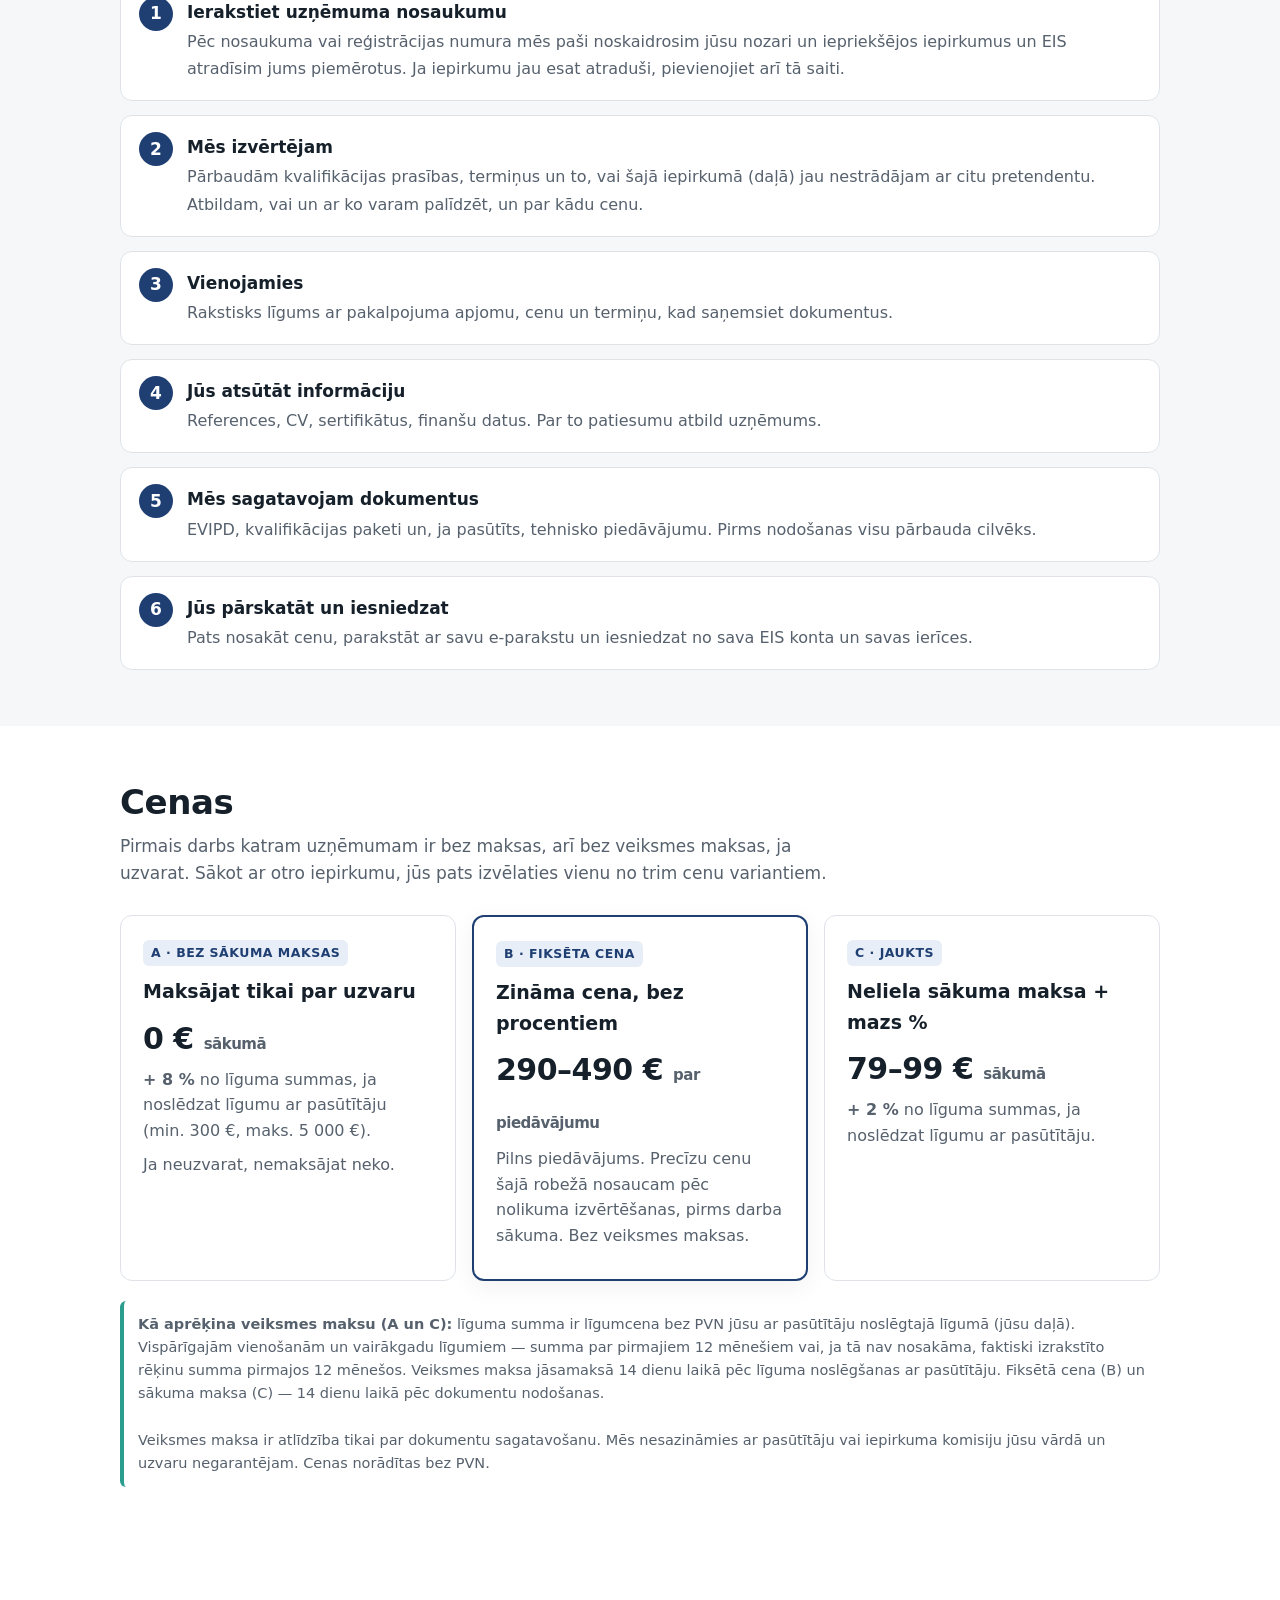
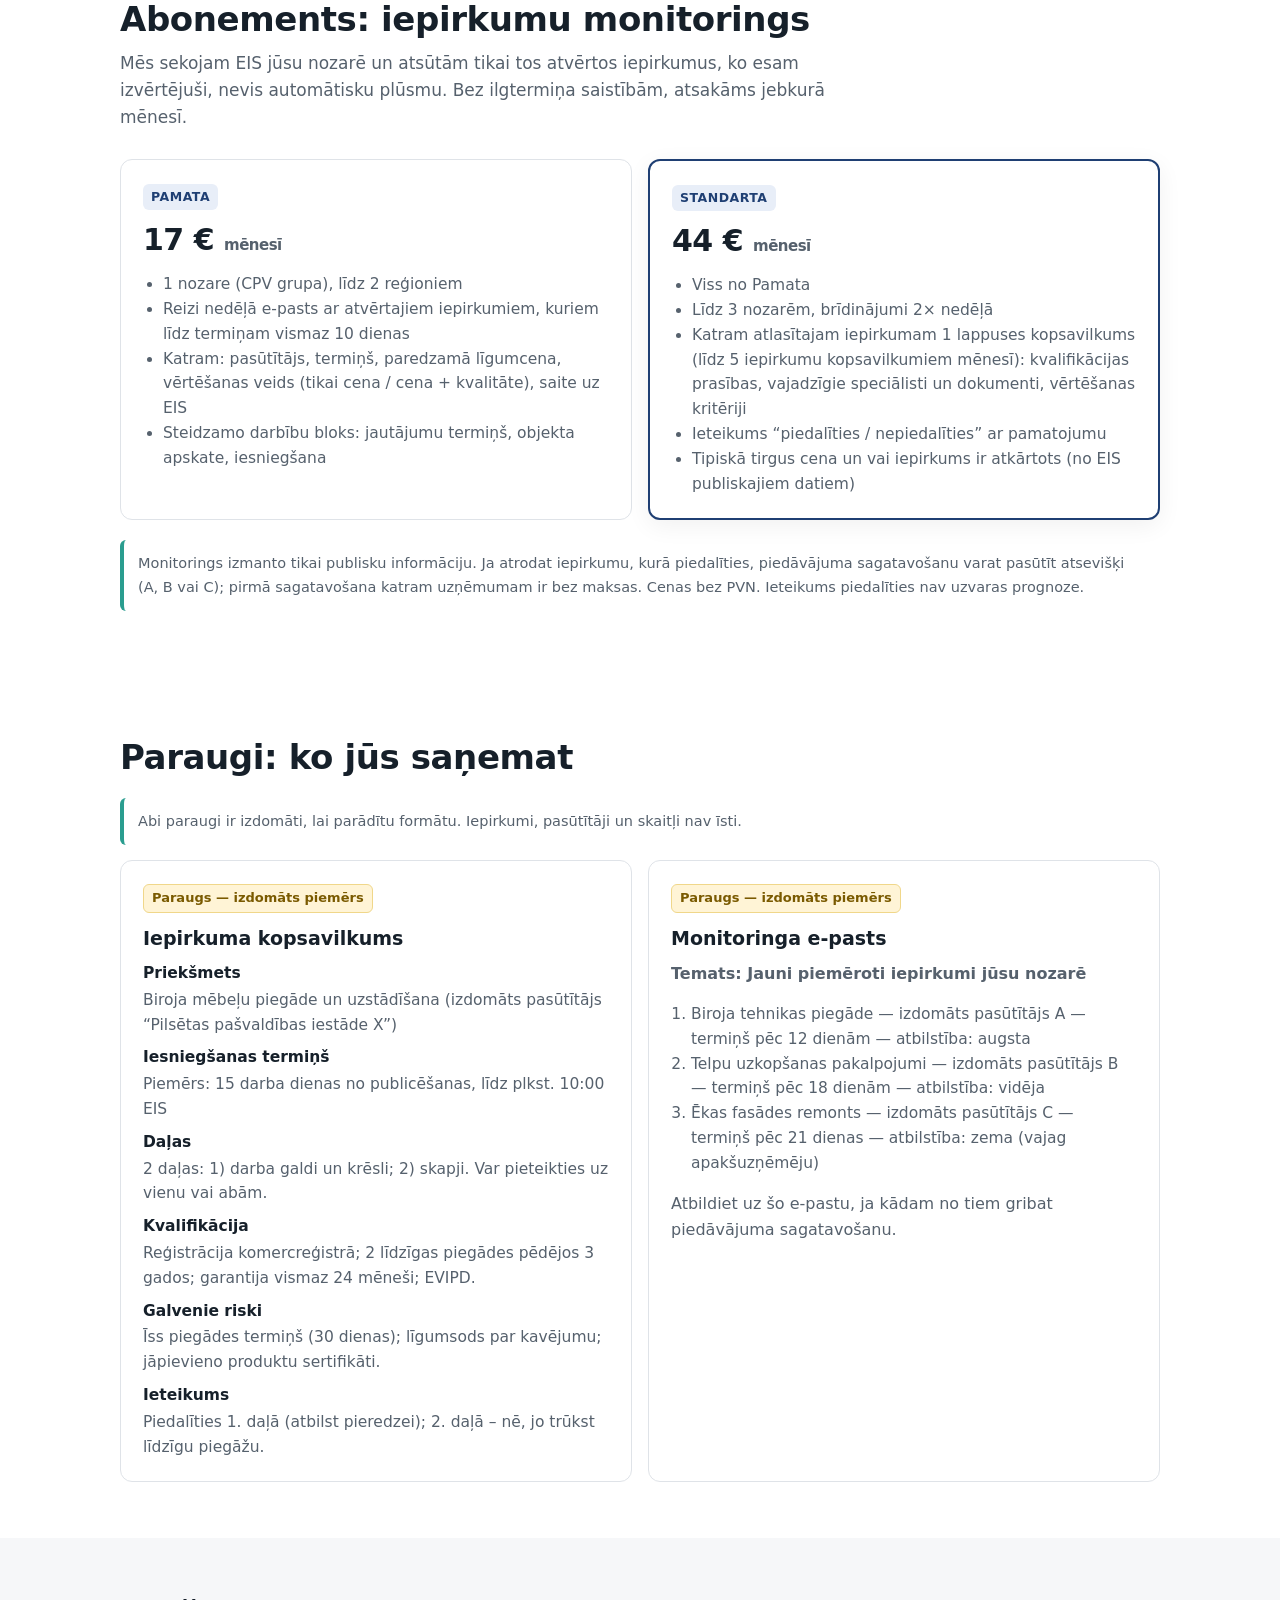
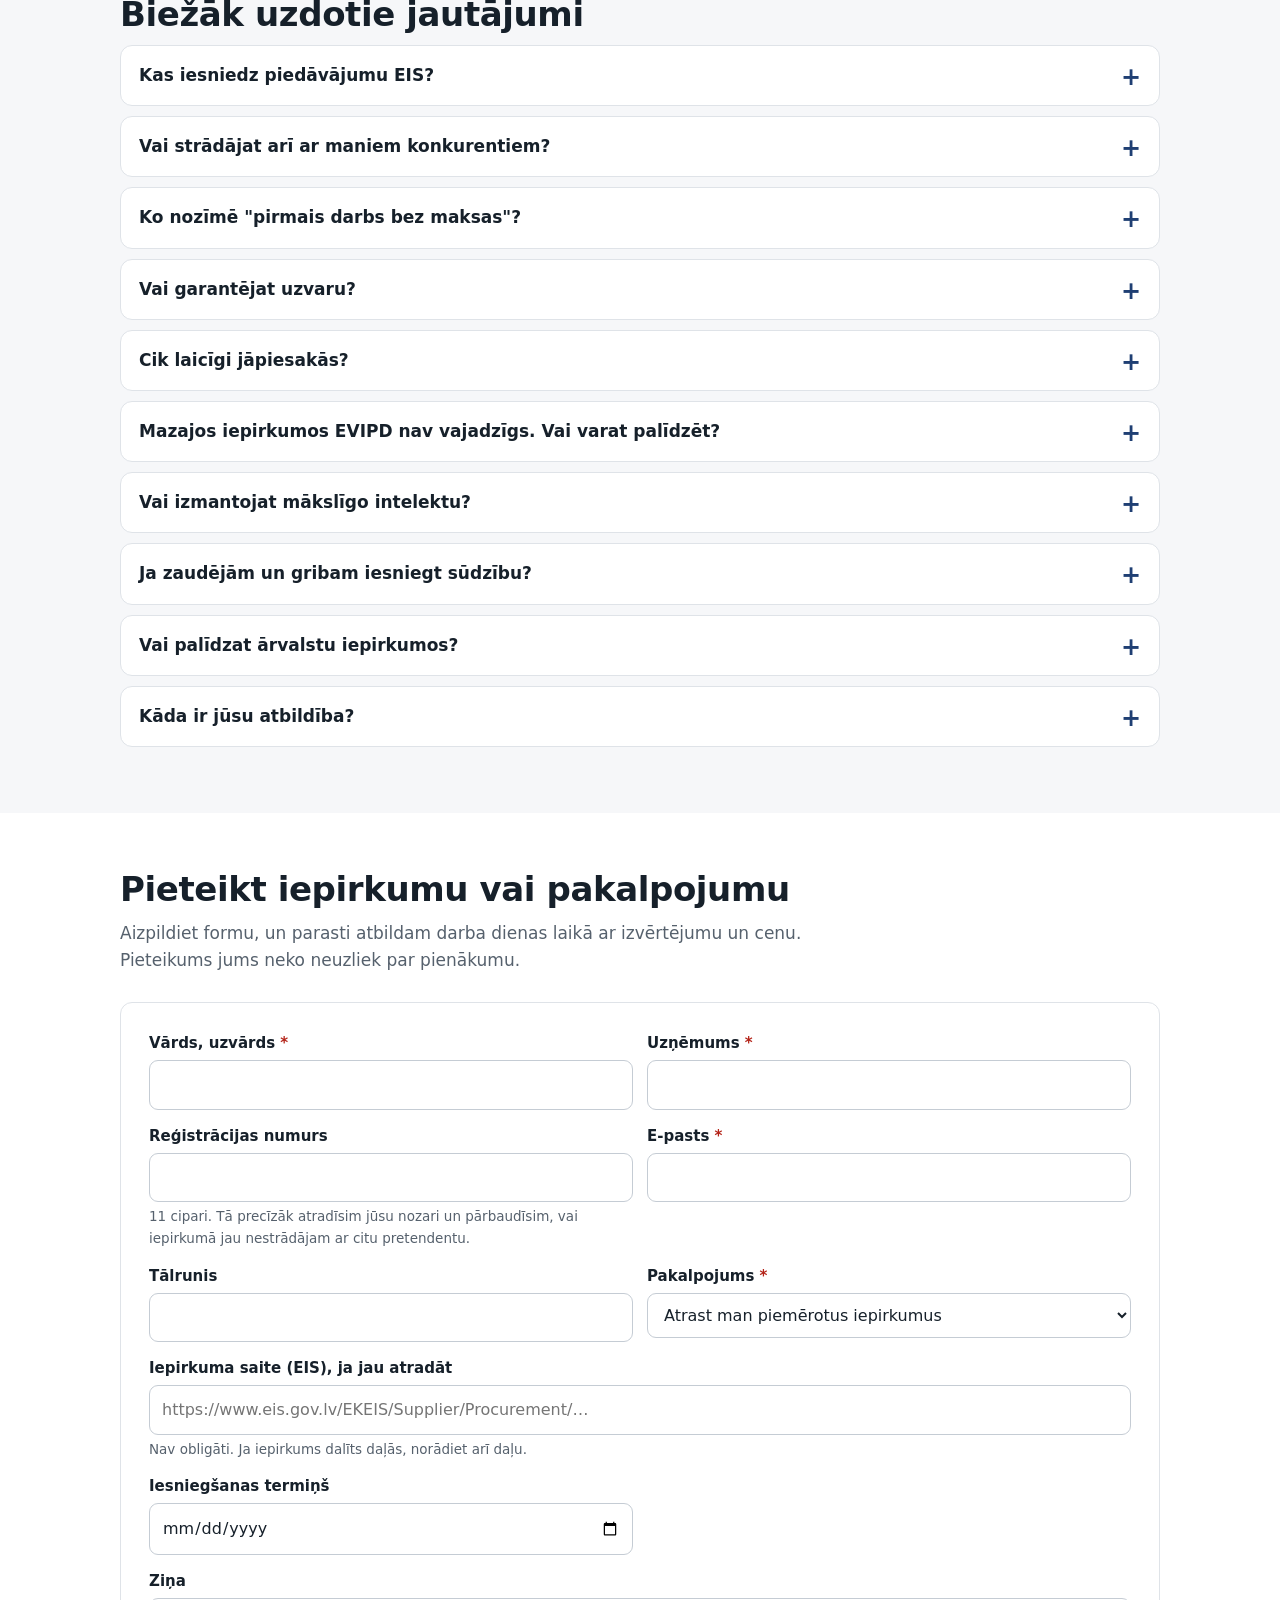
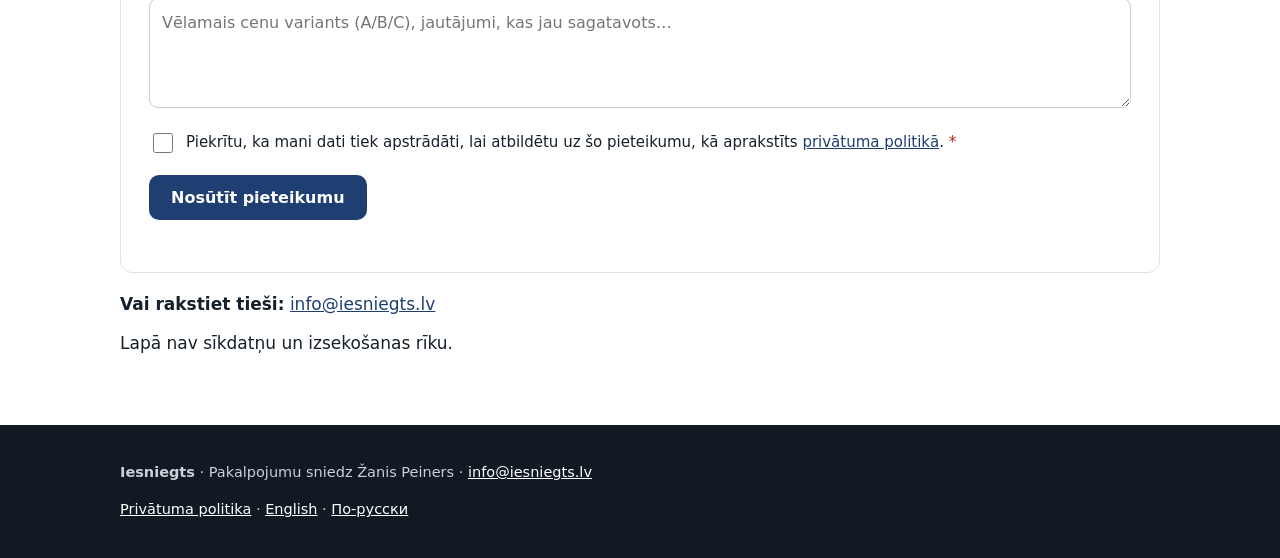
==== commit c7ff32c1: "Standarta: limit up to 5 tender summaries per month (LV/EN/RU)" ====
--- a/index.html
+++ b/index.html
@@ -156,7 +156,7 @@
         <ul>
           <li>Viss no Pamata</li>
           <li>Līdz 3 nozarēm, brīdinājumi 2× nedēļā</li>
-          <li>Katram atlasītajam iepirkumam 1 lappuses kopsavilkums: kvalifikācijas prasības, vajadzīgie speciālisti un dokumenti, vērtēšanas kritēriji</li>
+          <li>Katram atlasītajam iepirkumam 1 lappuses kopsavilkums (līdz 5 iepirkumu kopsavilkumiem mēnesī): kvalifikācijas prasības, vajadzīgie speciālisti un dokumenti, vērtēšanas kritēriji</li>
           <li>Ieteikums “piedalīties / nepiedalīties” ar pamatojumu</li>
           <li>Tipiskā tirgus cena un vai iepirkums ir atkārtots (no EIS publiskajiem datiem)</li>
         </ul>
@@ -204,7 +204,7 @@
       data-mailto-msg="Atveram jūsu e-pasta programmu ar sagatavotu vēstuli. Lūdzu, nosūtiet to."
       data-sending-msg="Sūtām…"
       data-ok-msg="Paldies! Pieteikums saņemts. Parasti atbildam darba dienas laikā."
-      data-err-msg="Neizdevās nosūtīt. Atveram e-pastu kā rezerves variantu.">
+      data-err-msg="Neizdevās nosūtīt. Lūdzu, mēģiniet vēlreiz">
       <div><label for="f-name">Vārds, uzvārds <span class="req" aria-hidden="true">*</span></label><input id="f-name" name="name" autocomplete="name" required></div>
       <div><label for="f-company">Uzņēmums <span class="req" aria-hidden="true">*</span></label><input id="f-company" name="company" autocomplete="organization" required></div>
       <div><label for="f-regno">Reģistrācijas numurs</label><input id="f-regno" name="regno" inputmode="numeric" pattern="[0-9]{11}" aria-describedby="h-regno"><div class="hint" id="h-regno">11 cipari. Tā precīzāk atradīsim jūsu nozari un pārbaudīsim, vai iepirkumā jau nestrādājam ar citu pretendentu.</div></div>
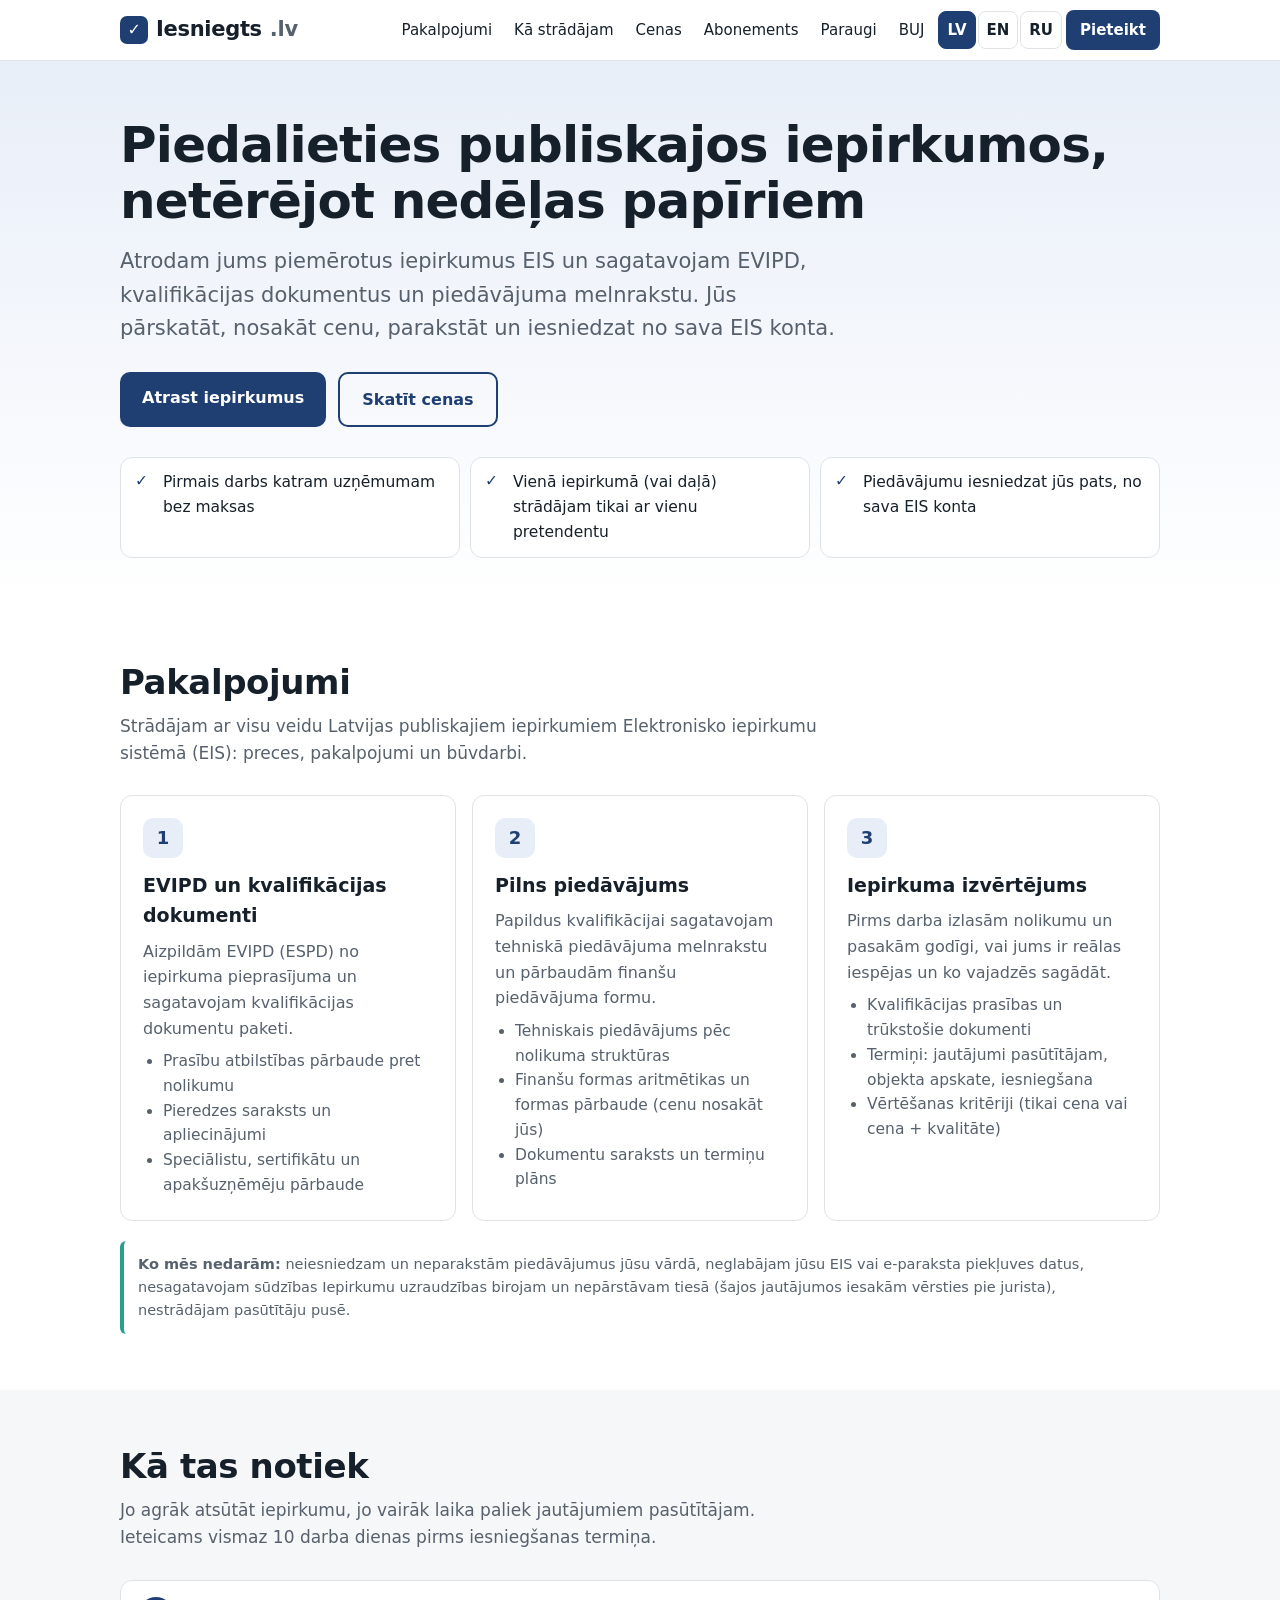
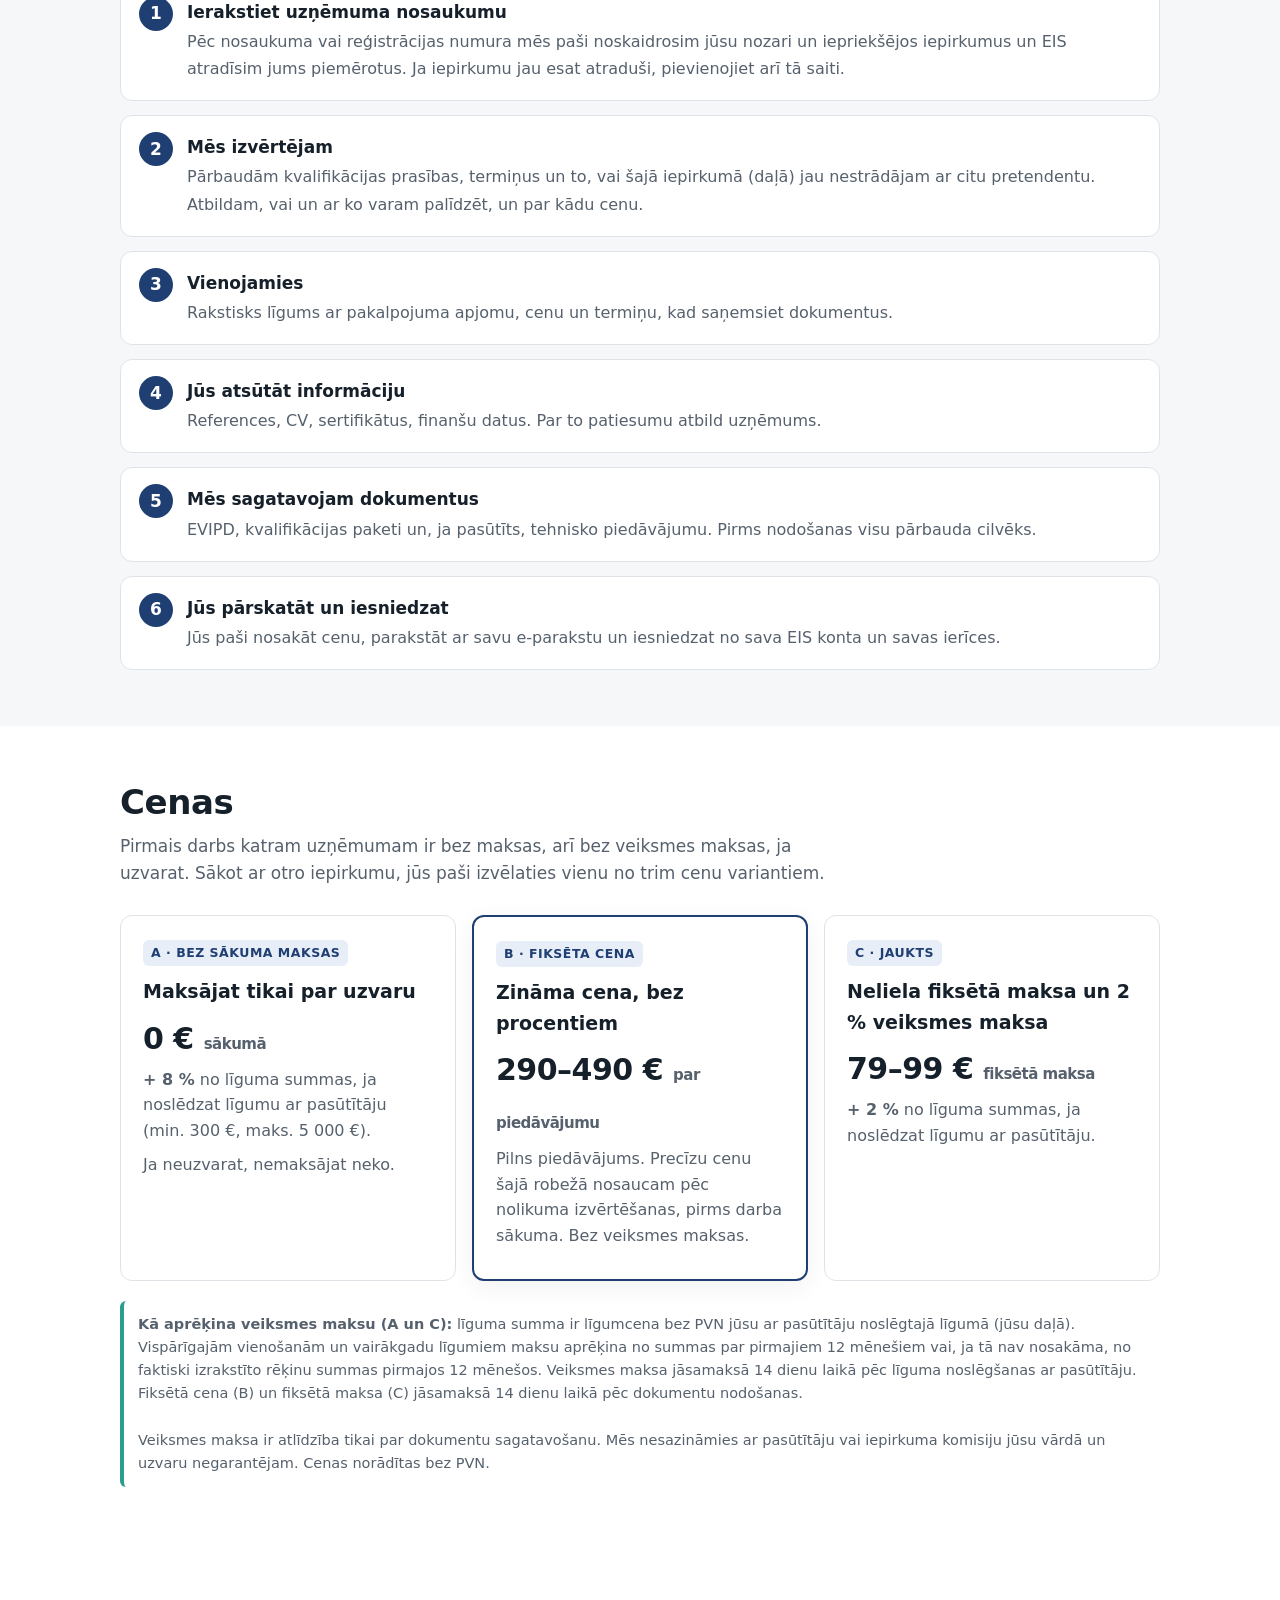
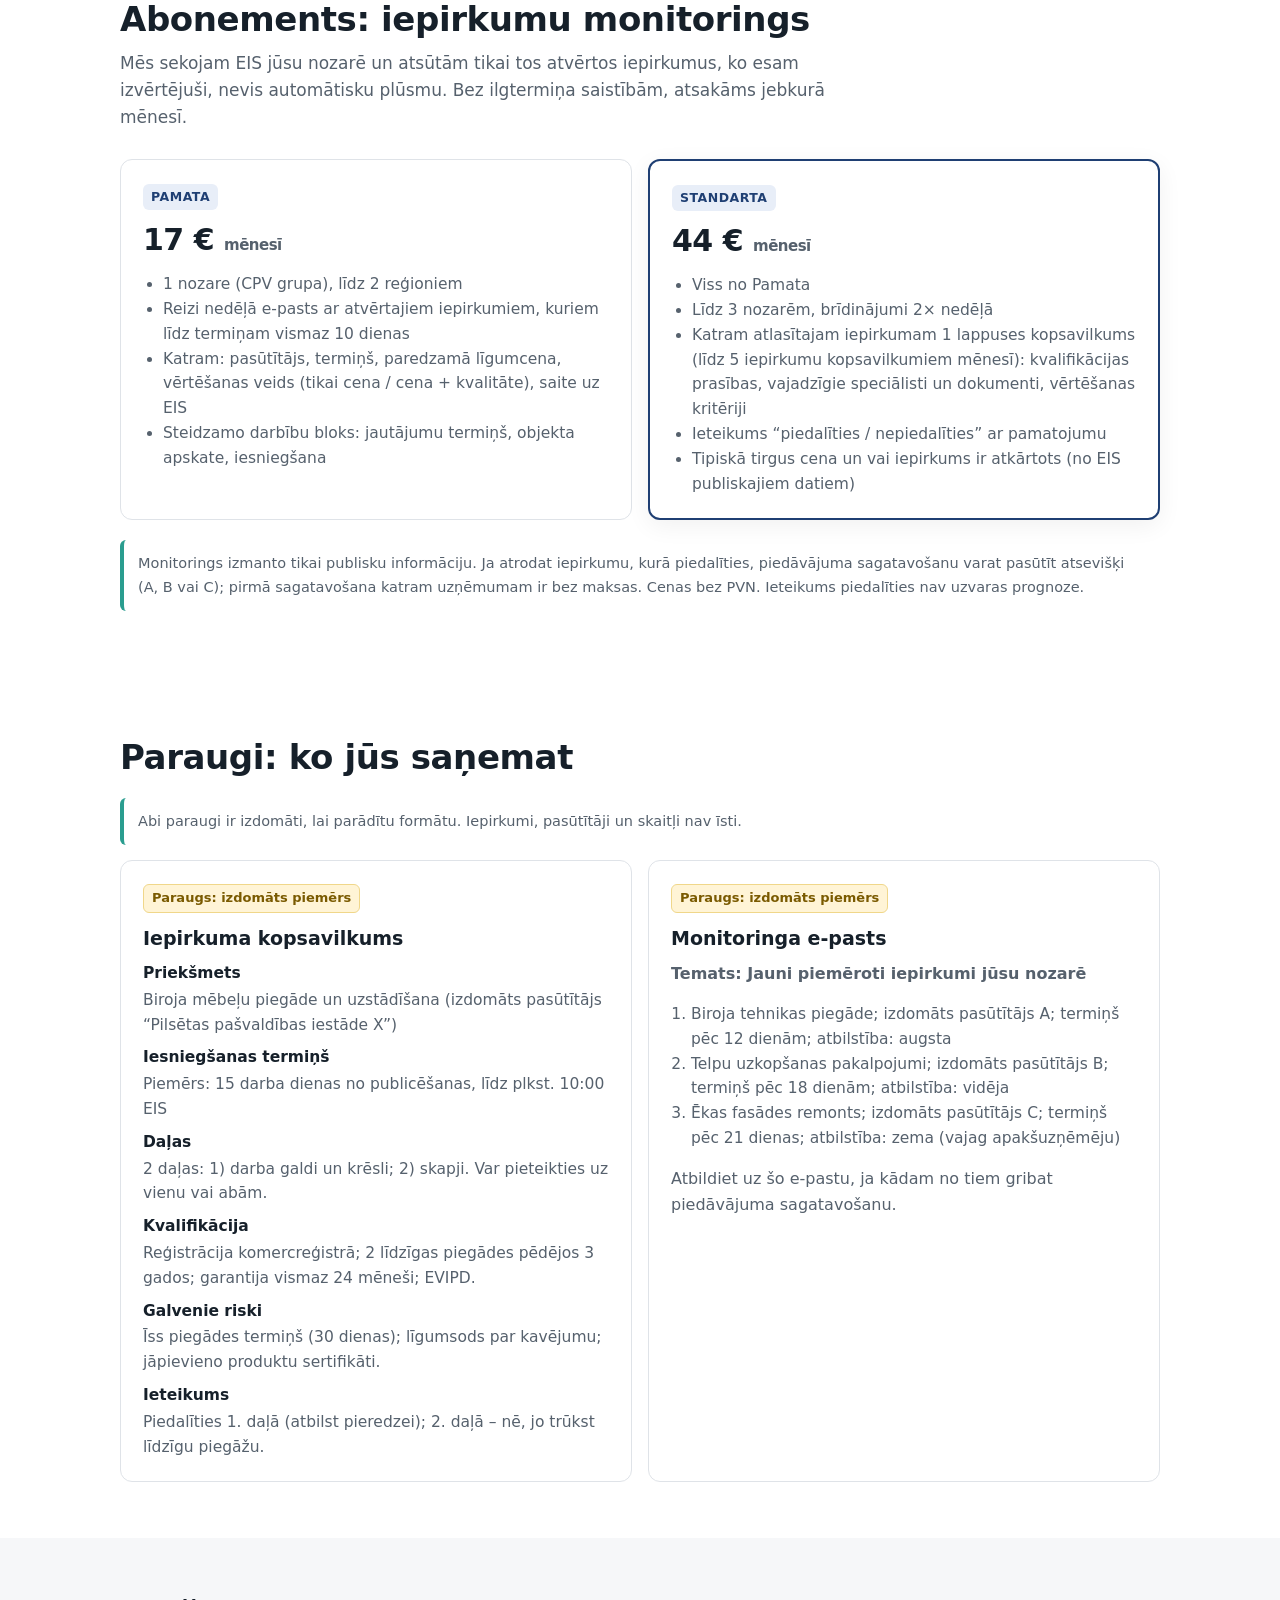
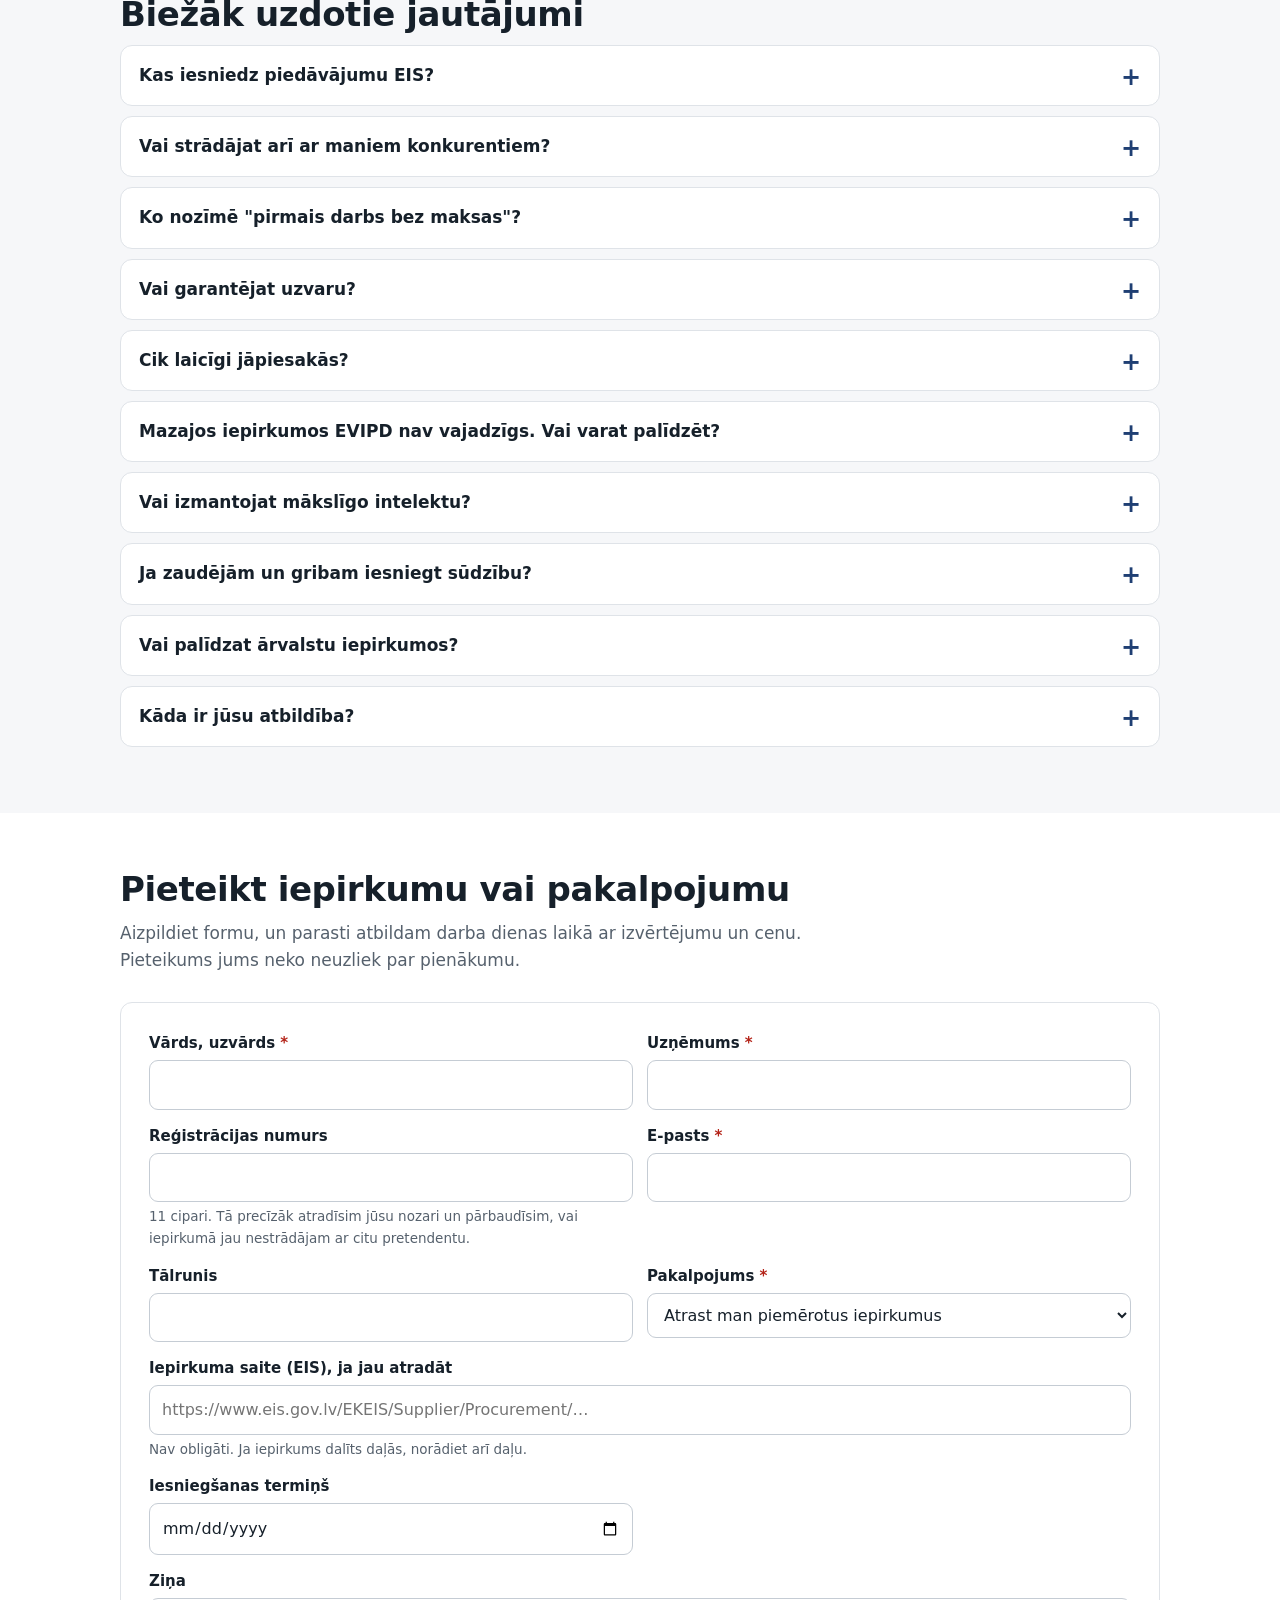
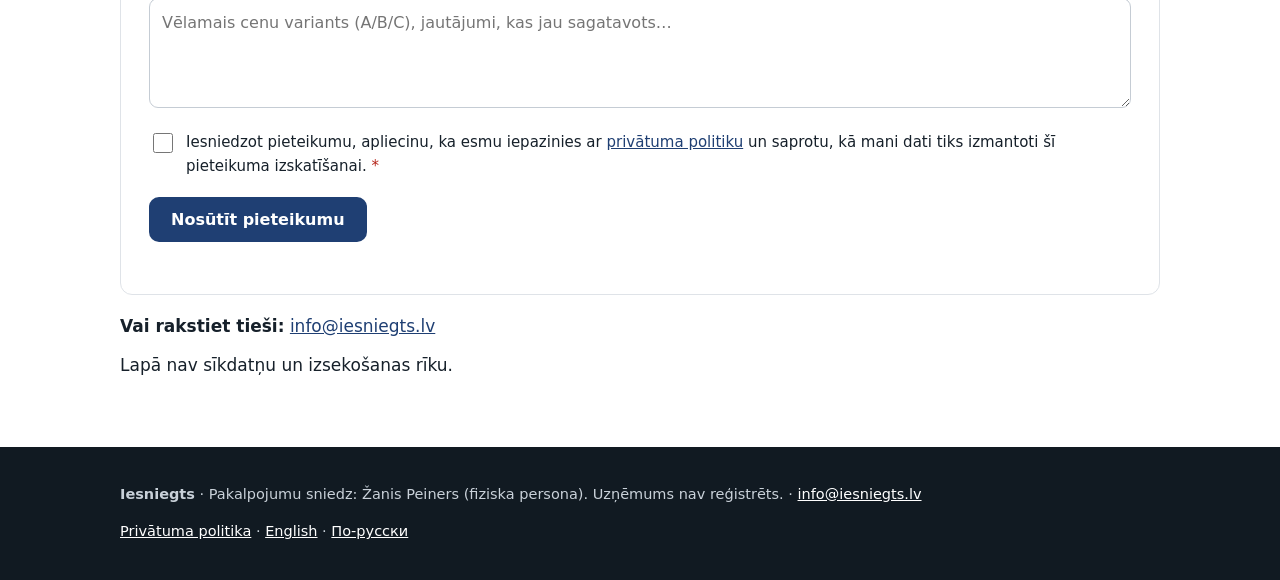
==== commit 38b790bf: "Audit 07.11: index, hreflang/canonical, sitemap/robots, provider info, privacy LV/EN/RU, hardened fo" ====
--- a/index.html
+++ b/index.html
@@ -3,13 +3,33 @@
 <head>
 <meta charset="utf-8">
 <meta name="viewport" content="width=device-width,initial-scale=1">
-<title>Iesniegts — palīdzība publisko iepirkumu piedāvājumu sagatavošanā</title>
+<title>Iesniegts: palīdzība publisko iepirkumu piedāvājumu sagatavošanā</title>
 <meta name="description" content="Sagatavojam EVIPD, kvalifikācijas dokumentus un piedāvājumus publiskajiem iepirkumiem EIS. Jūs pārskatāt, parakstāt un iesniedzat no sava EIS konta.">
-<meta name="robots" content="noindex"><!-- MELNRAKSTS: noņemt noindex pēc Žaņa apstiprinājuma -->
 <link rel="stylesheet" href="style.css">
-<link rel="alternate" hreflang="lv" href="index.html">
-<link rel="alternate" hreflang="en" href="en.html">
-<link rel="alternate" hreflang="ru" href="ru.html">
+<link rel="icon" href="/favicon.svg" type="image/svg+xml">
+<link rel="apple-touch-icon" href="/apple-touch-icon.png">
+<meta name="referrer" content="strict-origin-when-cross-origin">
+<meta http-equiv="Content-Security-Policy" content="default-src 'self'; script-src 'self'; style-src 'self' 'unsafe-inline'; img-src 'self' data:; connect-src 'self' https://api.web3forms.com; form-action 'self' https://api.web3forms.com mailto:; base-uri 'self'; object-src 'none'">
+<link rel="canonical" href="https://iesniegts.lv/">
+<link rel="alternate" hreflang="lv" href="https://iesniegts.lv/">
+<link rel="alternate" hreflang="en" href="https://iesniegts.lv/en.html">
+<link rel="alternate" hreflang="ru" href="https://iesniegts.lv/ru.html">
+<link rel="alternate" hreflang="x-default" href="https://iesniegts.lv/">
+<meta property="og:type" content="website">
+<meta property="og:site_name" content="Iesniegts">
+<meta property="og:title" content="Iesniegts: palīdzība publisko iepirkumu piedāvājumu sagatavošanā">
+<meta property="og:description" content="Sagatavojam EVIPD, kvalifikācijas dokumentus un piedāvājumus publiskajiem iepirkumiem EIS. Jūs pārskatāt, parakstāt un iesniedzat no sava EIS konta.">
+<meta property="og:url" content="https://iesniegts.lv/">
+<meta property="og:locale" content="lv_LV">
+<meta property="og:image" content="https://iesniegts.lv/og.png">
+<meta property="og:image:width" content="1200">
+<meta property="og:image:height" content="630">
+<meta property="og:image:alt" content="Iesniegts.lv">
+<meta name="twitter:card" content="summary_large_image">
+<meta name="twitter:title" content="Iesniegts: palīdzība publisko iepirkumu piedāvājumu sagatavošanā">
+<meta name="twitter:description" content="Sagatavojam EVIPD, kvalifikācijas dokumentus un piedāvājumus publiskajiem iepirkumiem EIS. Jūs pārskatāt, parakstāt un iesniedzat no sava EIS konta.">
+<meta name="twitter:image" content="https://iesniegts.lv/og.png">
+<script type="application/ld+json">{"@context": "https://schema.org", "@type": "ProfessionalService", "name": "Iesniegts", "url": "https://iesniegts.lv/", "email": "info@iesniegts.lv", "description": "Sagatavojam EVIPD, kvalifikācijas dokumentus un piedāvājumus publiskajiem iepirkumiem EIS. Jūs pārskatāt, parakstāt un iesniedzat no sava EIS konta.", "areaServed": {"@type": "Country", "name": "Latvia"}, "availableLanguage": ["lv", "en", "ru"], "image": "https://iesniegts.lv/og.png", "founder": {"@type": "Person", "name": "Žanis Peiners"}, "provider": {"@type": "Person", "name": "Žanis Peiners", "email": "info@iesniegts.lv"}}</script>
 </head>
 <body>
 <a class="skip" href="#saturs">Pāriet uz saturu</a>
@@ -98,7 +118,7 @@
       <li><strong>Vienojamies</strong><span>Rakstisks līgums ar pakalpojuma apjomu, cenu un termiņu, kad saņemsiet dokumentus.</span></li>
       <li><strong>Jūs atsūtāt informāciju</strong><span>References, CV, sertifikātus, finanšu datus. Par to patiesumu atbild uzņēmums.</span></li>
       <li><strong>Mēs sagatavojam dokumentus</strong><span>EVIPD, kvalifikācijas paketi un, ja pasūtīts, tehnisko piedāvājumu. Pirms nodošanas visu pārbauda cilvēks.</span></li>
-      <li><strong>Jūs pārskatāt un iesniedzat</strong><span>Pats nosakāt cenu, parakstāt ar savu e-parakstu un iesniedzat no sava EIS konta un savas ierīces.</span></li>
+      <li><strong>Jūs pārskatāt un iesniedzat</strong><span>Jūs paši nosakāt cenu, parakstāt ar savu e-parakstu un iesniedzat no sava EIS konta un savas ierīces.</span></li>
     </ol>
   </div>
 </section>
@@ -106,7 +126,7 @@
 <section id="cenas">
   <div class="wrap">
     <h2>Cenas</h2>
-    <p class="sub">Pirmais darbs katram uzņēmumam ir bez maksas, arī bez veiksmes maksas, ja uzvarat.<!-- PRICE: approved 3 Nov --> Sākot ar otro iepirkumu, jūs pats izvēlaties vienu no trim cenu variantiem.</p>
+    <p class="sub">Pirmais darbs katram uzņēmumam ir bez maksas, arī bez veiksmes maksas, ja uzvarat.<!-- PRICE: approved 3 Nov --> Sākot ar otro iepirkumu, jūs paši izvēlaties vienu no trim cenu variantiem.</p>
     <div class="grid c3">
       <div class="card">
         <span class="tag">A · bez sākuma maksas</span>
@@ -123,14 +143,14 @@
       </div>
       <div class="card">
         <span class="tag">C · jaukts</span>
-        <h3 style="margin-top:10px">Neliela sākuma maksa + mazs %</h3>
-        <div class="price">79–99 €<!-- PRICE: approved 3 Nov --> <small>sākumā</small></div>
+        <h3 style="margin-top:10px">Neliela fiksētā maksa un 2 % veiksmes maksa</h3>
+        <div class="price">79–99 €<!-- PRICE: approved 3 Nov --> <small>fiksētā maksa</small></div>
         <p><strong>+ 2 %</strong> no līguma summas, ja noslēdzat līgumu ar pasūtītāju.<!-- PRICE: approved 3 Nov --></p>
       </div>
     </div>
     <div class="note">
-      <strong>Kā aprēķina veiksmes maksu (A un C):</strong> līguma summa ir līgumcena bez PVN jūsu ar pasūtītāju noslēgtajā līgumā (jūsu daļā). Vispārīgajām vienošanām un vairākgadu līgumiem — summa par pirmajiem 12 mēnešiem vai, ja tā nav nosakāma, faktiski izrakstīto rēķinu summa pirmajos 12 mēnešos. Veiksmes maksa jāsamaksā 14 dienu laikā pēc līguma noslēgšanas ar pasūtītāju. Fiksētā cena (B) un sākuma maksa (C) — 14 dienu laikā pēc dokumentu nodošanas.<!-- PRICE: approved 3 Nov --><!-- Avots: contract_template.md 5.2.–5.4. -->
-      <br><br>Veiksmes maksa ir atlīdzība tikai par dokumentu sagatavošanu. Mēs nesazināmies ar pasūtītāju vai iepirkuma komisiju jūsu vārdā un uzvaru negarantējam. Cenas norādītas bez PVN.<!-- PRICE: approved 3 Nov --><!-- TODO: precizēt PVN statusu pēc SDV/SIA reģistrācijas (ISPL 4. p. 2. d.) -->
+      <strong>Kā aprēķina veiksmes maksu (A un C):</strong> līguma summa ir līgumcena bez PVN jūsu ar pasūtītāju noslēgtajā līgumā (jūsu daļā). Vispārīgajām vienošanām un vairākgadu līgumiem maksu aprēķina no summas par pirmajiem 12 mēnešiem vai, ja tā nav nosakāma, no faktiski izrakstīto rēķinu summas pirmajos 12 mēnešos. Veiksmes maksa jāsamaksā 14 dienu laikā pēc līguma noslēgšanas ar pasūtītāju. Fiksētā cena (B) un fiksētā maksa (C) jāsamaksā 14 dienu laikā pēc dokumentu nodošanas.<!-- PRICE: approved 3 Nov --><!-- Avots: contract_template.md 5.2.–5.4. -->
+      <br><br>Veiksmes maksa ir atlīdzība tikai par dokumentu sagatavošanu. Mēs nesazināmies ar pasūtītāju vai iepirkuma komisiju jūsu vārdā un uzvaru negarantējam. Cenas norādītas bez PVN.<!-- PRICE: approved 3 Nov -->
     </div>
   </div>
 </section>
@@ -171,8 +191,8 @@
     <h2>Paraugi: ko jūs saņemat</h2>
     <p class="note">Abi paraugi ir izdomāti, lai parādītu formātu. Iepirkumi, pasūtītāji un skaitļi nav īsti.</p>
     <div class="grid c2">
-      <div class="card sample"><span class="badge-sample">Paraugs — izdomāts piemērs</span><h3>Iepirkuma kopsavilkums</h3><dl class="sample-dl"><dt>Priekšmets</dt><dd>Biroja mēbeļu piegāde un uzstādīšana (izdomāts pasūtītājs “Pilsētas pašvaldības iestāde X”)</dd><dt>Iesniegšanas termiņš</dt><dd>Piemērs: 15 darba dienas no publicēšanas, līdz plkst. 10:00 EIS</dd><dt>Daļas</dt><dd>2 daļas: 1) darba galdi un krēsli; 2) skapji. Var pieteikties uz vienu vai abām.</dd><dt>Kvalifikācija</dt><dd>Reģistrācija komercreģistrā; 2 līdzīgas piegādes pēdējos 3 gados; garantija vismaz 24 mēneši; EVIPD.</dd><dt>Galvenie riski</dt><dd>Īss piegādes termiņš (30 dienas); līgumsods par kavējumu; jāpievieno produktu sertifikāti.</dd><dt>Ieteikums</dt><dd>Piedalīties 1. daļā (atbilst pieredzei); 2. daļā – nē, jo trūkst līdzīgu piegāžu.</dd></dl></div>
-      <div class="card sample"><span class="badge-sample">Paraugs — izdomāts piemērs</span><h3>Monitoringa e-pasts</h3><p><strong>Temats: Jauni piemēroti iepirkumi jūsu nozarē</strong></p><ol><li>Biroja tehnikas piegāde — izdomāts pasūtītājs A — termiņš pēc 12 dienām — atbilstība: augsta</li><li>Telpu uzkopšanas pakalpojumi — izdomāts pasūtītājs B — termiņš pēc 18 dienām — atbilstība: vidēja</li><li>Ēkas fasādes remonts — izdomāts pasūtītājs C — termiņš pēc 21 dienas — atbilstība: zema (vajag apakšuzņēmēju)</li></ol><p>Atbildiet uz šo e-pastu, ja kādam no tiem gribat piedāvājuma sagatavošanu.</p></div>
+      <div class="card sample"><span class="badge-sample">Paraugs: izdomāts piemērs</span><h3>Iepirkuma kopsavilkums</h3><dl class="sample-dl"><dt>Priekšmets</dt><dd>Biroja mēbeļu piegāde un uzstādīšana (izdomāts pasūtītājs “Pilsētas pašvaldības iestāde X”)</dd><dt>Iesniegšanas termiņš</dt><dd>Piemērs: 15 darba dienas no publicēšanas, līdz plkst. 10:00 EIS</dd><dt>Daļas</dt><dd>2 daļas: 1) darba galdi un krēsli; 2) skapji. Var pieteikties uz vienu vai abām.</dd><dt>Kvalifikācija</dt><dd>Reģistrācija komercreģistrā; 2 līdzīgas piegādes pēdējos 3 gados; garantija vismaz 24 mēneši; EVIPD.</dd><dt>Galvenie riski</dt><dd>Īss piegādes termiņš (30 dienas); līgumsods par kavējumu; jāpievieno produktu sertifikāti.</dd><dt>Ieteikums</dt><dd>Piedalīties 1. daļā (atbilst pieredzei); 2. daļā – nē, jo trūkst līdzīgu piegāžu.</dd></dl></div>
+      <div class="card sample"><span class="badge-sample">Paraugs: izdomāts piemērs</span><h3>Monitoringa e-pasts</h3><p><strong>Temats: Jauni piemēroti iepirkumi jūsu nozarē</strong></p><ol><li>Biroja tehnikas piegāde; izdomāts pasūtītājs A; termiņš pēc 12 dienām; atbilstība: augsta</li><li>Telpu uzkopšanas pakalpojumi; izdomāts pasūtītājs B; termiņš pēc 18 dienām; atbilstība: vidēja</li><li>Ēkas fasādes remonts; izdomāts pasūtītājs C; termiņš pēc 21 dienas; atbilstība: zema (vajag apakšuzņēmēju)</li></ol><p>Atbildiet uz šo e-pastu, ja kādam no tiem gribat piedāvājuma sagatavošanu.</p></div>
     </div>
   </div>
 </section>
@@ -198,13 +218,15 @@
     <h2>Pieteikt iepirkumu vai pakalpojumu</h2>
     <p class="sub">Aizpildiet formu, un parasti atbildam darba dienas laikā ar izvērtējumu un cenu. Pieteikums jums neko neuzliek par pienākumu.</p>
     
-    <!-- action = mailto rezerves variants bez JavaScript. Ar JS: form.js sūta uz FORM_ENDPOINT vai atver mailto. -->
-    <form class="order" id="order-form" action="mailto:info@iesniegts.lv" method="post" enctype="text/plain" novalidate
+    <!-- Forma: bez JS action iet uz Web3Forms; ar JS form.js sūta fetch un rāda apstiprinājumu lapā. -->
+    <form class="order" id="order-form" action="https://api.web3forms.com/submit" method="POST"
       data-subject="Iesniegts.lv pieteikums"
       data-mailto-msg="Atveram jūsu e-pasta programmu ar sagatavotu vēstuli. Lūdzu, nosūtiet to."
       data-sending-msg="Sūtām…"
-      data-ok-msg="Paldies! Pieteikums saņemts. Parasti atbildam darba dienas laikā."
-      data-err-msg="Neizdevās nosūtīt. Lūdzu, mēģiniet vēlreiz">
+      data-ok-msg="Paldies, pieteikums saņemts! Mēs to izskatīsim un sazināsimies ar jums tuvākajā laikā."
+      data-err-msg="Neizdevās nosūtīt pieteikumu. Lūdzu, mēģiniet vēlreiz.">
+      <input type="hidden" name="access_key" value="9e208249-0132-4646-b2b2-49e6567fa05c">
+      <input type="checkbox" name="botcheck" class="hidden" style="display:none" tabindex="-1" autocomplete="off" aria-hidden="true">
       <div><label for="f-name">Vārds, uzvārds <span class="req" aria-hidden="true">*</span></label><input id="f-name" name="name" autocomplete="name" required></div>
       <div><label for="f-company">Uzņēmums <span class="req" aria-hidden="true">*</span></label><input id="f-company" name="company" autocomplete="organization" required></div>
       <div><label for="f-regno">Reģistrācijas numurs</label><input id="f-regno" name="regno" inputmode="numeric" pattern="[0-9]{11}" aria-describedby="h-regno"><div class="hint" id="h-regno">11 cipari. Tā precīzāk atradīsim jūsu nozari un pārbaudīsim, vai iepirkumā jau nestrādājam ar citu pretendentu.</div></div>
@@ -215,15 +237,15 @@
           <option selected>Atrast man piemērotus iepirkumus</option>
           <option>EVIPD + kvalifikācijas dokumenti</option>
           <option>Pilns piedāvājums</option>
-          <option>Abonements — Pamata (17 €/mēn.)</option>
-          <option>Abonements — Standarta (44 €/mēn.)</option>
+          <option>Abonements - Pamata (17 €/mēn.)</option>
+          <option>Abonements - Standarta (44 €/mēn.)</option>
           <option>Vēl nezinu, gribu konsultāciju</option>
         </select></div>
       <div class="full"><label for="f-link">Iepirkuma saite (EIS), ja jau atradāt</label><input id="f-link" name="link" placeholder="https://www.eis.gov.lv/EKEIS/Supplier/Procurement/…" aria-describedby="h-link"><div class="hint" id="h-link">Nav obligāti. Ja iepirkums dalīts daļās, norādiet arī daļu.</div></div>
       <div><label for="f-deadline">Iesniegšanas termiņš</label><input id="f-deadline" name="deadline" type="date"></div>
       <div class="full"><label for="f-message">Ziņa</label><textarea id="f-message" name="message" placeholder="Vēlamais cenu variants (A/B/C), jautājumi, kas jau sagatavots…"></textarea></div>
       <div class="hp" aria-hidden="true"><label for="f-website">Neaizpildīt</label><input id="f-website" name="website" tabindex="-1" autocomplete="off"></div>
-      <div class="full"><label class="consent"><input type="checkbox" name="consent" value="jā" required> <span>Piekrītu, ka mani dati tiek apstrādāti, lai atbildētu uz šo pieteikumu, kā aprakstīts <a href="privatuma-politika.html">privātuma politikā</a>. <span class="req" aria-hidden="true">*</span></span></label></div>
+      <div class="full"><label class="consent"><input type="checkbox" name="consent" value="jā" required> <span>Iesniedzot pieteikumu, apliecinu, ka esmu iepazinies ar <a href="privatuma-politika.html">privātuma politiku</a> un saprotu, kā mani dati tiks izmantoti šī pieteikuma izskatīšanai. <span class="req" aria-hidden="true">*</span></span></label></div>
       <div class="full"><button class="btn" type="submit">Nosūtīt pieteikumu</button> <div class="status" id="form-status" role="status" aria-live="polite"></div></div>
     </form>
     <div class="contact-side" style="margin-top:18px">
@@ -236,8 +258,7 @@
 
 <footer>
   <div class="wrap">
-    <div><strong>Iesniegts</strong> · Pakalpojumu sniedz Žanis Peiners · <a href="mailto:info@iesniegts.lv">info@iesniegts.lv</a></div>
-    <!-- TODO (ISPL 4. pants): pēc SDV/SIA reģistrācijas pievienot nosaukumu, reģ. nr., adresi un PVN statusu. Nerakstīt "SIA", kamēr tā nav dibināta. -->
+    <div><strong>Iesniegts</strong> · Pakalpojumu sniedz: Žanis Peiners (fiziska persona). Uzņēmums nav reģistrēts. · <a href="mailto:info@iesniegts.lv">info@iesniegts.lv</a></div>
     <div><a href="privatuma-politika.html">Privātuma politika</a> · <a href="en.html" lang="en">English</a> · <a href="ru.html" lang="ru">По-русски</a></div>
   </div>
 </footer>
--- a/style.css
+++ b/style.css
@@ -1,4 +1,4 @@
-/* MELNRAKSTS — nav publicēts. Viens CSS fails, bez ārējiem fontiem, bez sīkdatnēm. */
+/* Viens CSS fails, bez ārējiem fontiem, bez sīkdatnēm. */
 :root{
   --brand:#1f3f73; --brand-dark:#152c52; --accent:#2a9d8f; --tint:#e8eef8;
   --ink:#16202a; --muted:#56616d; --line:#dfe3e8; --bg:#ffffff; --soft:#f6f7f9;
@@ -100,3 +100,7 @@
 .sample-dl dt{font-weight:700;margin-top:8px}
 .sample-dl dd{margin:2px 0 0;color:var(--muted)}
 .card.sample ol{padding-left:20px;color:var(--muted);font-size:15.5px}
+/* small phones: header wraps instead of overflowing */
+@media(max-width:480px){header.top .wrap{flex-wrap:wrap;gap:6px;padding-top:6px;padding-bottom:6px}nav.main{gap:4px}.logo{font-size:18px;gap:6px}nav.main .lang{padding:5px 7px;font-size:13px}nav.main a.btn{padding:7px 10px!important;font-size:14px!important}}
+@media(max-width:374px){nav.main{width:100%;justify-content:space-between}}
+html,body{overflow-x:clip}
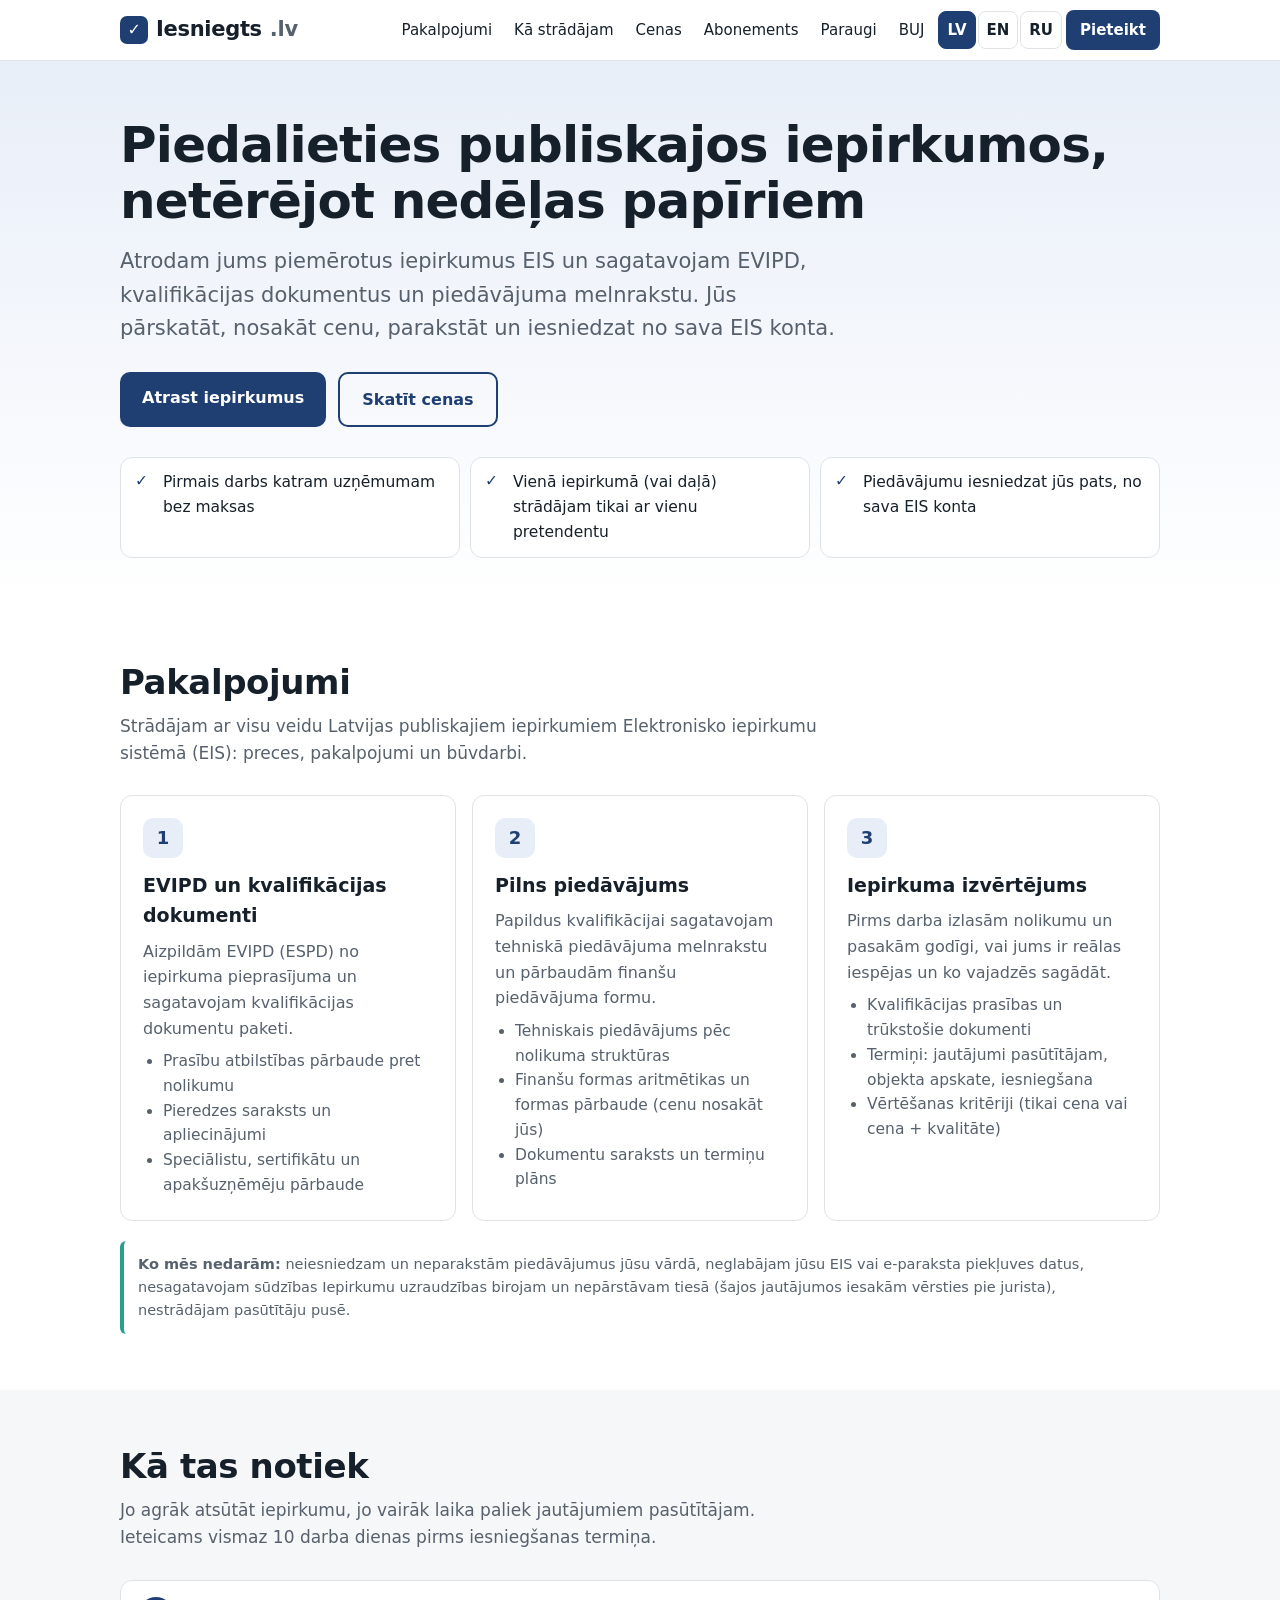
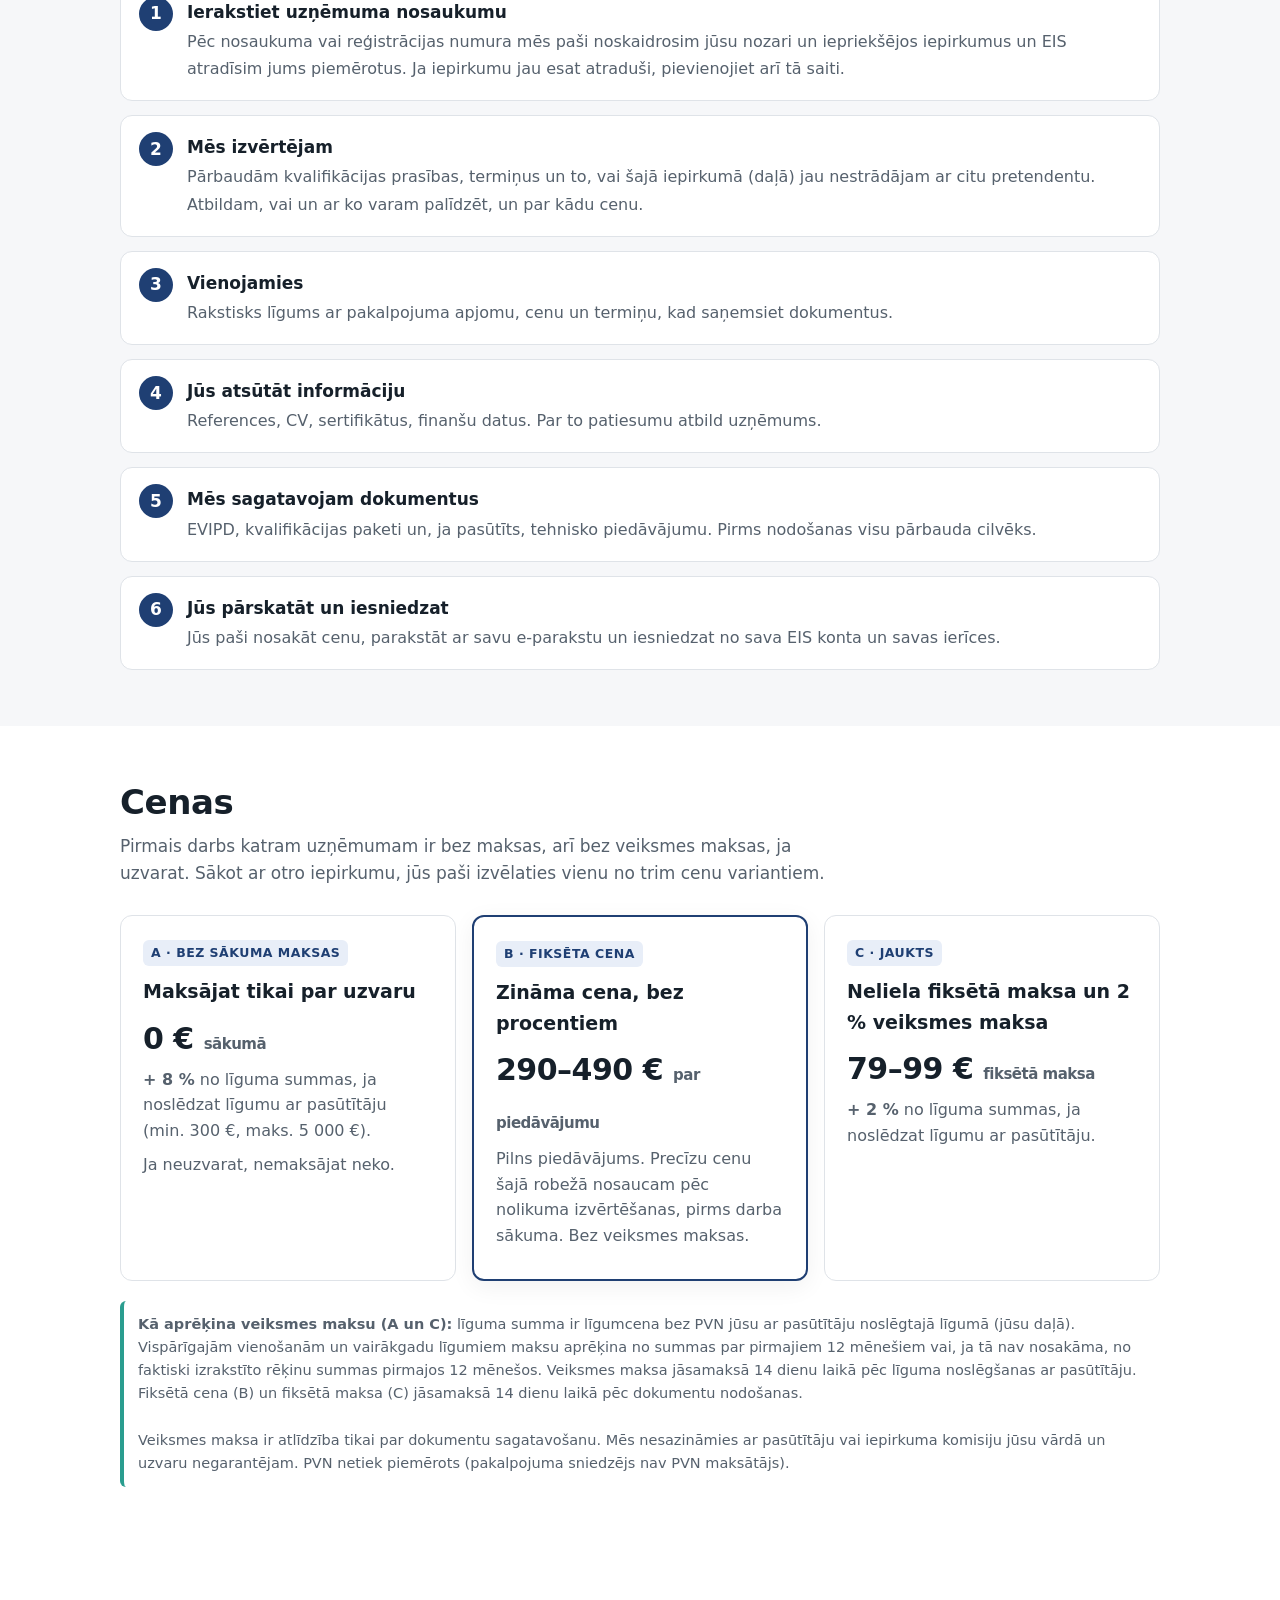
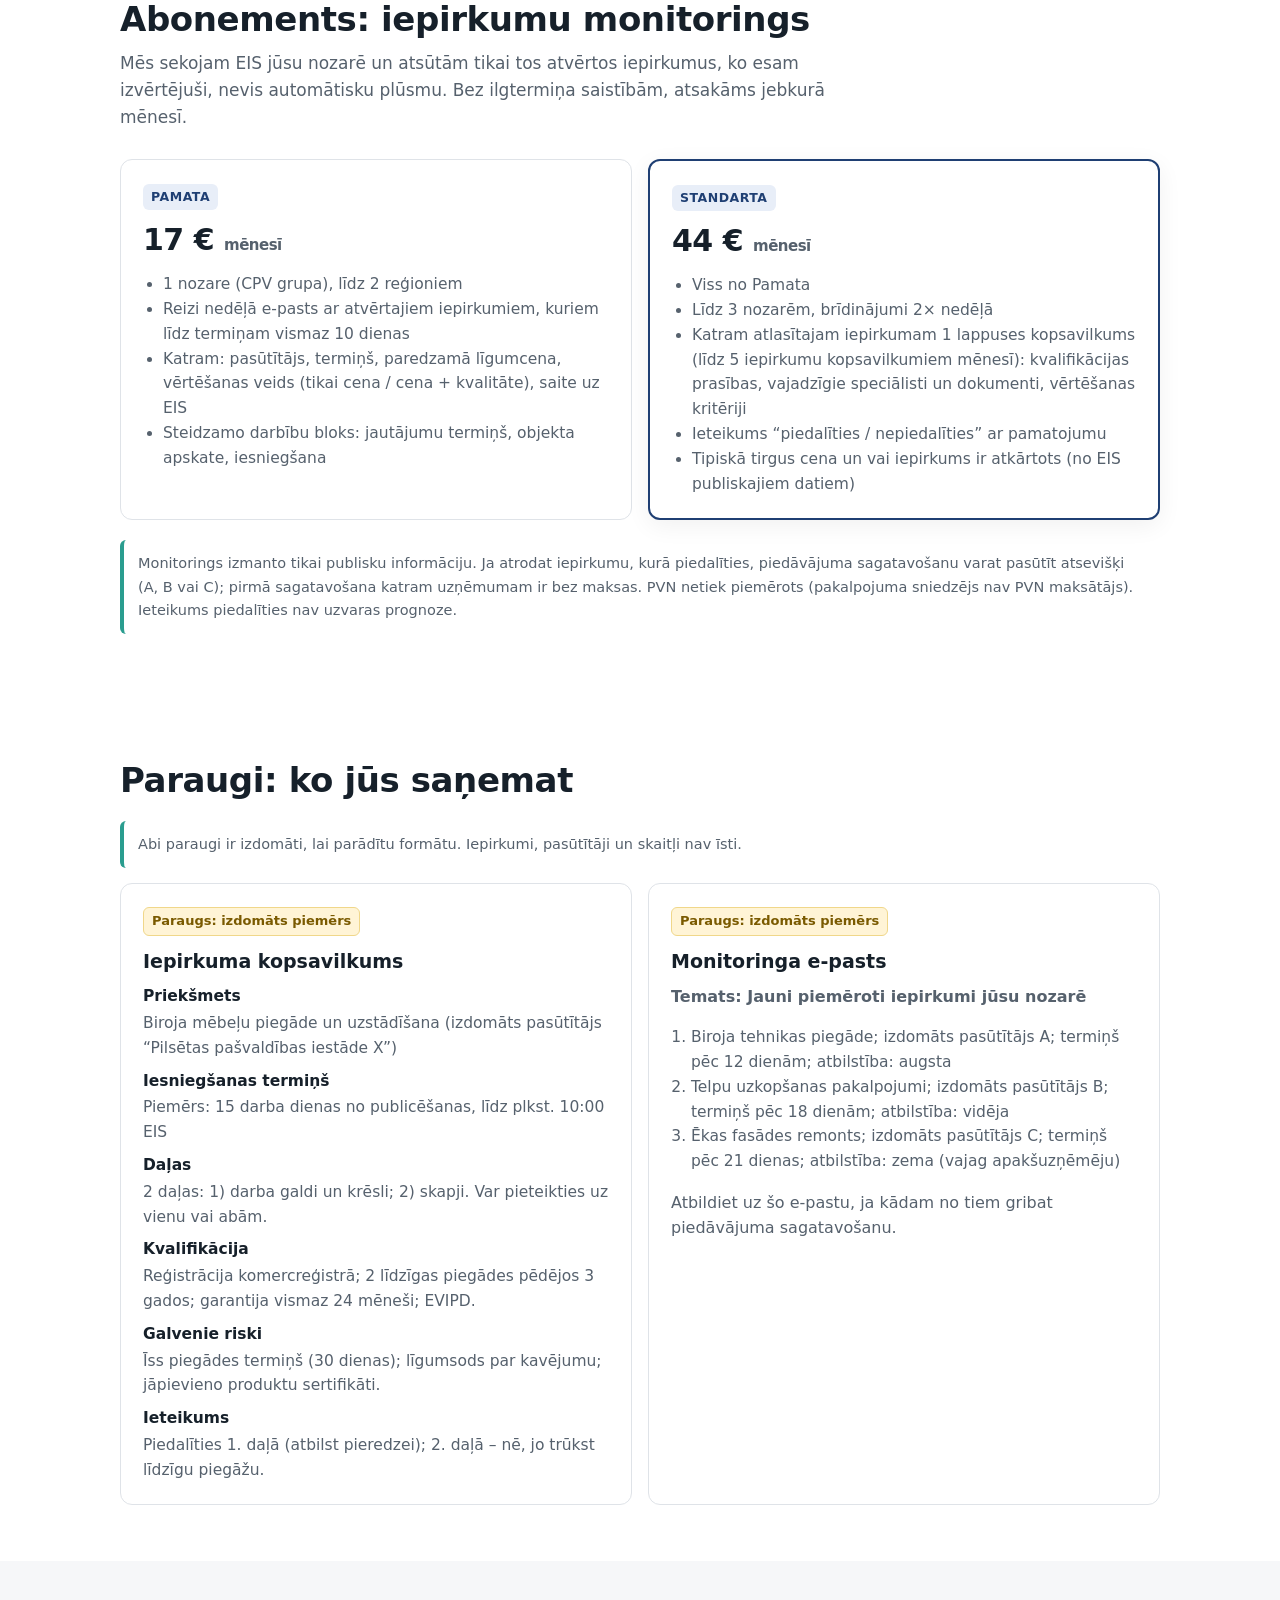
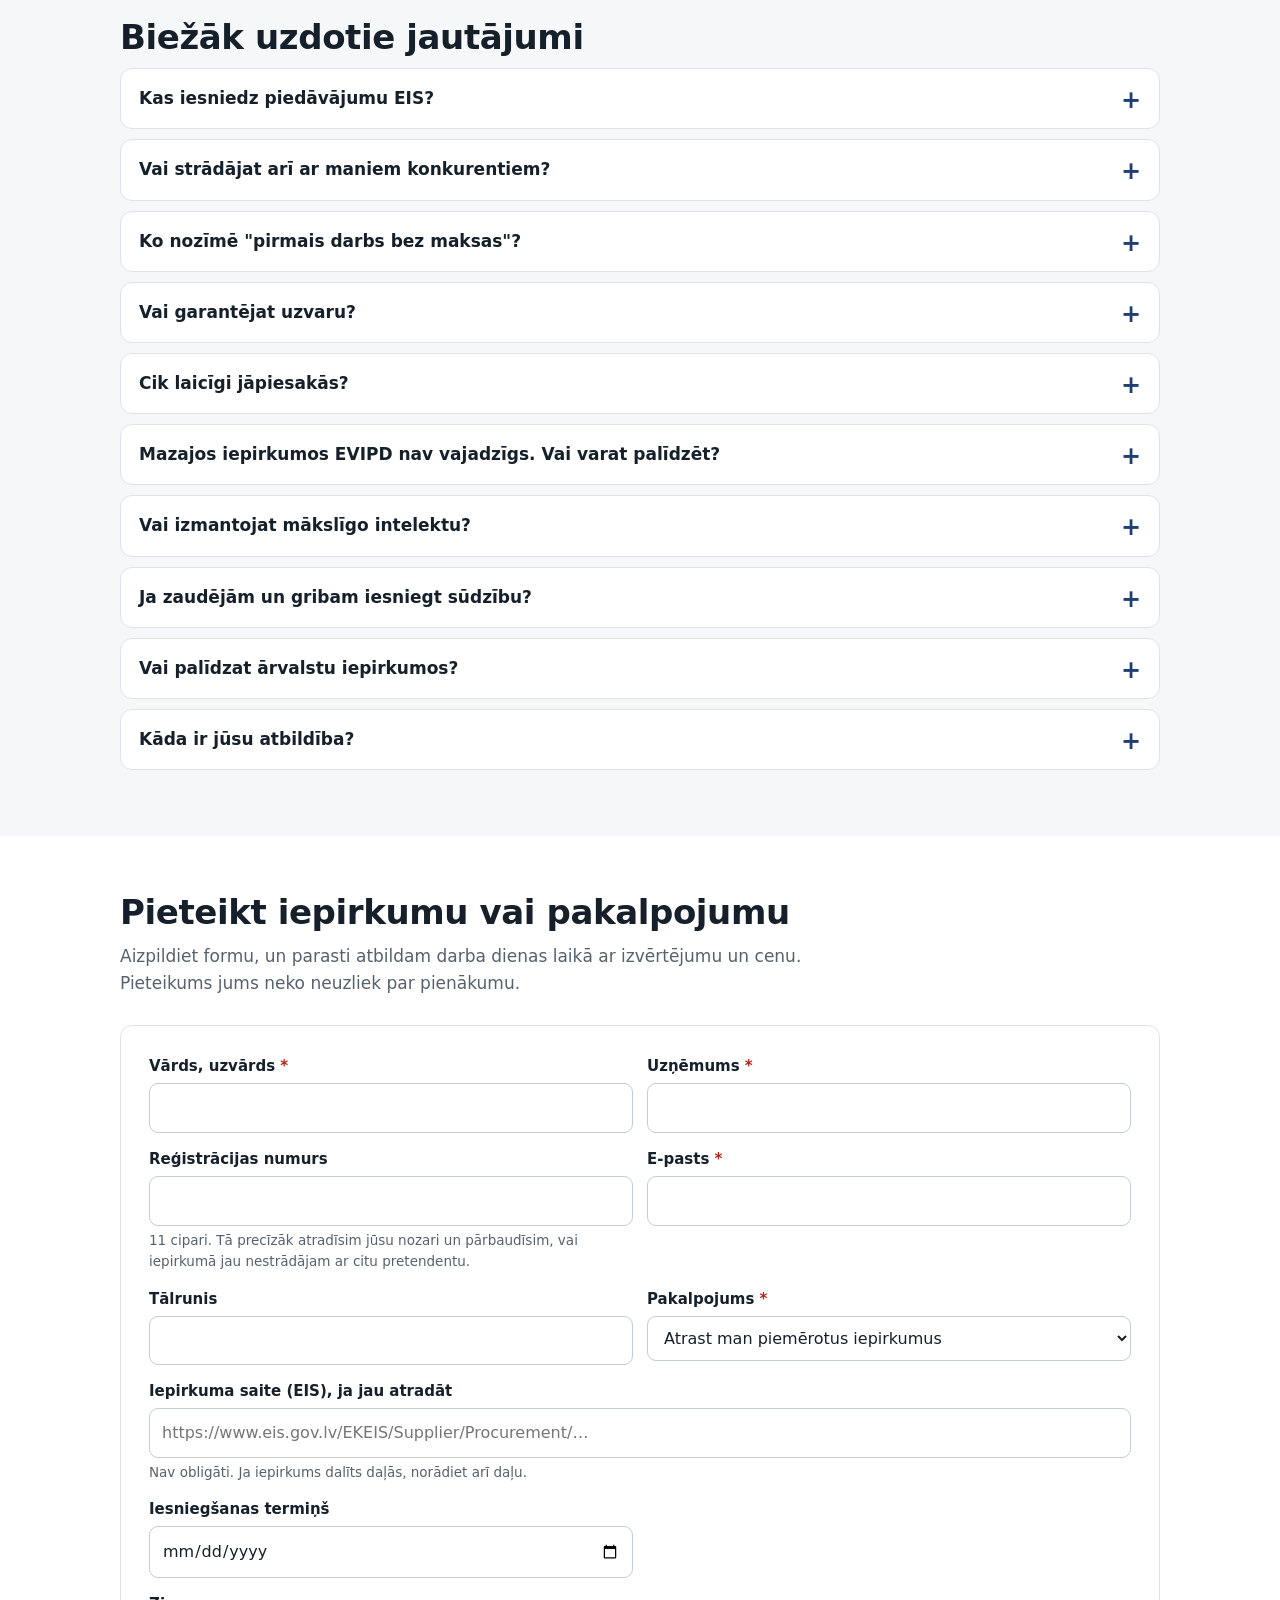
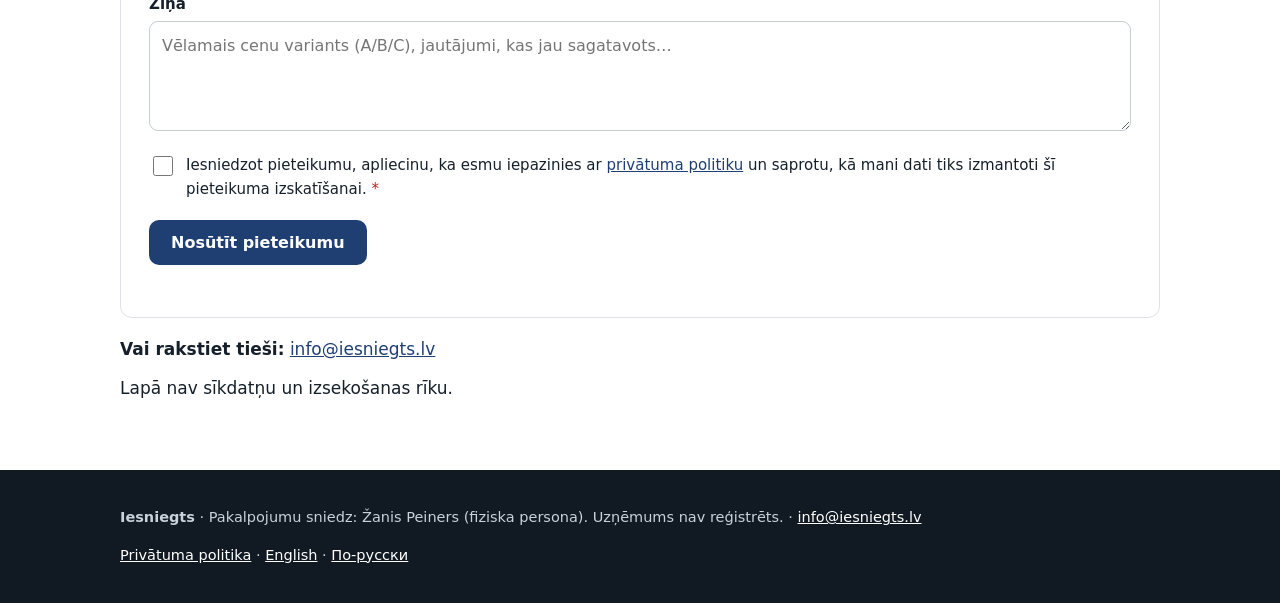
==== commit 264d203e: "PVN: pakalpojuma sniedzējs nav PVN maksātājs (LV/EN/RU); cenas nemainītas" ====
--- a/index.html
+++ b/index.html
@@ -150,7 +150,7 @@
     </div>
     <div class="note">
       <strong>Kā aprēķina veiksmes maksu (A un C):</strong> līguma summa ir līgumcena bez PVN jūsu ar pasūtītāju noslēgtajā līgumā (jūsu daļā). Vispārīgajām vienošanām un vairākgadu līgumiem maksu aprēķina no summas par pirmajiem 12 mēnešiem vai, ja tā nav nosakāma, no faktiski izrakstīto rēķinu summas pirmajos 12 mēnešos. Veiksmes maksa jāsamaksā 14 dienu laikā pēc līguma noslēgšanas ar pasūtītāju. Fiksētā cena (B) un fiksētā maksa (C) jāsamaksā 14 dienu laikā pēc dokumentu nodošanas.<!-- PRICE: approved 3 Nov --><!-- Avots: contract_template.md 5.2.–5.4. -->
-      <br><br>Veiksmes maksa ir atlīdzība tikai par dokumentu sagatavošanu. Mēs nesazināmies ar pasūtītāju vai iepirkuma komisiju jūsu vārdā un uzvaru negarantējam. Cenas norādītas bez PVN.<!-- PRICE: approved 3 Nov -->
+      <br><br>Veiksmes maksa ir atlīdzība tikai par dokumentu sagatavošanu. Mēs nesazināmies ar pasūtītāju vai iepirkuma komisiju jūsu vārdā un uzvaru negarantējam. PVN netiek piemērots (pakalpojuma sniedzējs nav PVN maksātājs).<!-- PRICE: approved 3 Nov -->
     </div>
   </div>
 </section>
@@ -182,7 +182,7 @@
         </ul>
       </div>
     </div>
-    <p class="note">Monitorings izmanto tikai publisku informāciju. Ja atrodat iepirkumu, kurā piedalīties, piedāvājuma sagatavošanu varat pasūtīt atsevišķi (A, B vai C); pirmā sagatavošana katram uzņēmumam ir bez maksas.<!-- PRICE: approved 3 Nov --> Cenas bez PVN. Ieteikums piedalīties nav uzvaras prognoze.</p>
+    <p class="note">Monitorings izmanto tikai publisku informāciju. Ja atrodat iepirkumu, kurā piedalīties, piedāvājuma sagatavošanu varat pasūtīt atsevišķi (A, B vai C); pirmā sagatavošana katram uzņēmumam ir bez maksas.<!-- PRICE: approved 3 Nov --> PVN netiek piemērots (pakalpojuma sniedzējs nav PVN maksātājs). Ieteikums piedalīties nav uzvaras prognoze.</p>
   </div>
 </section>
 
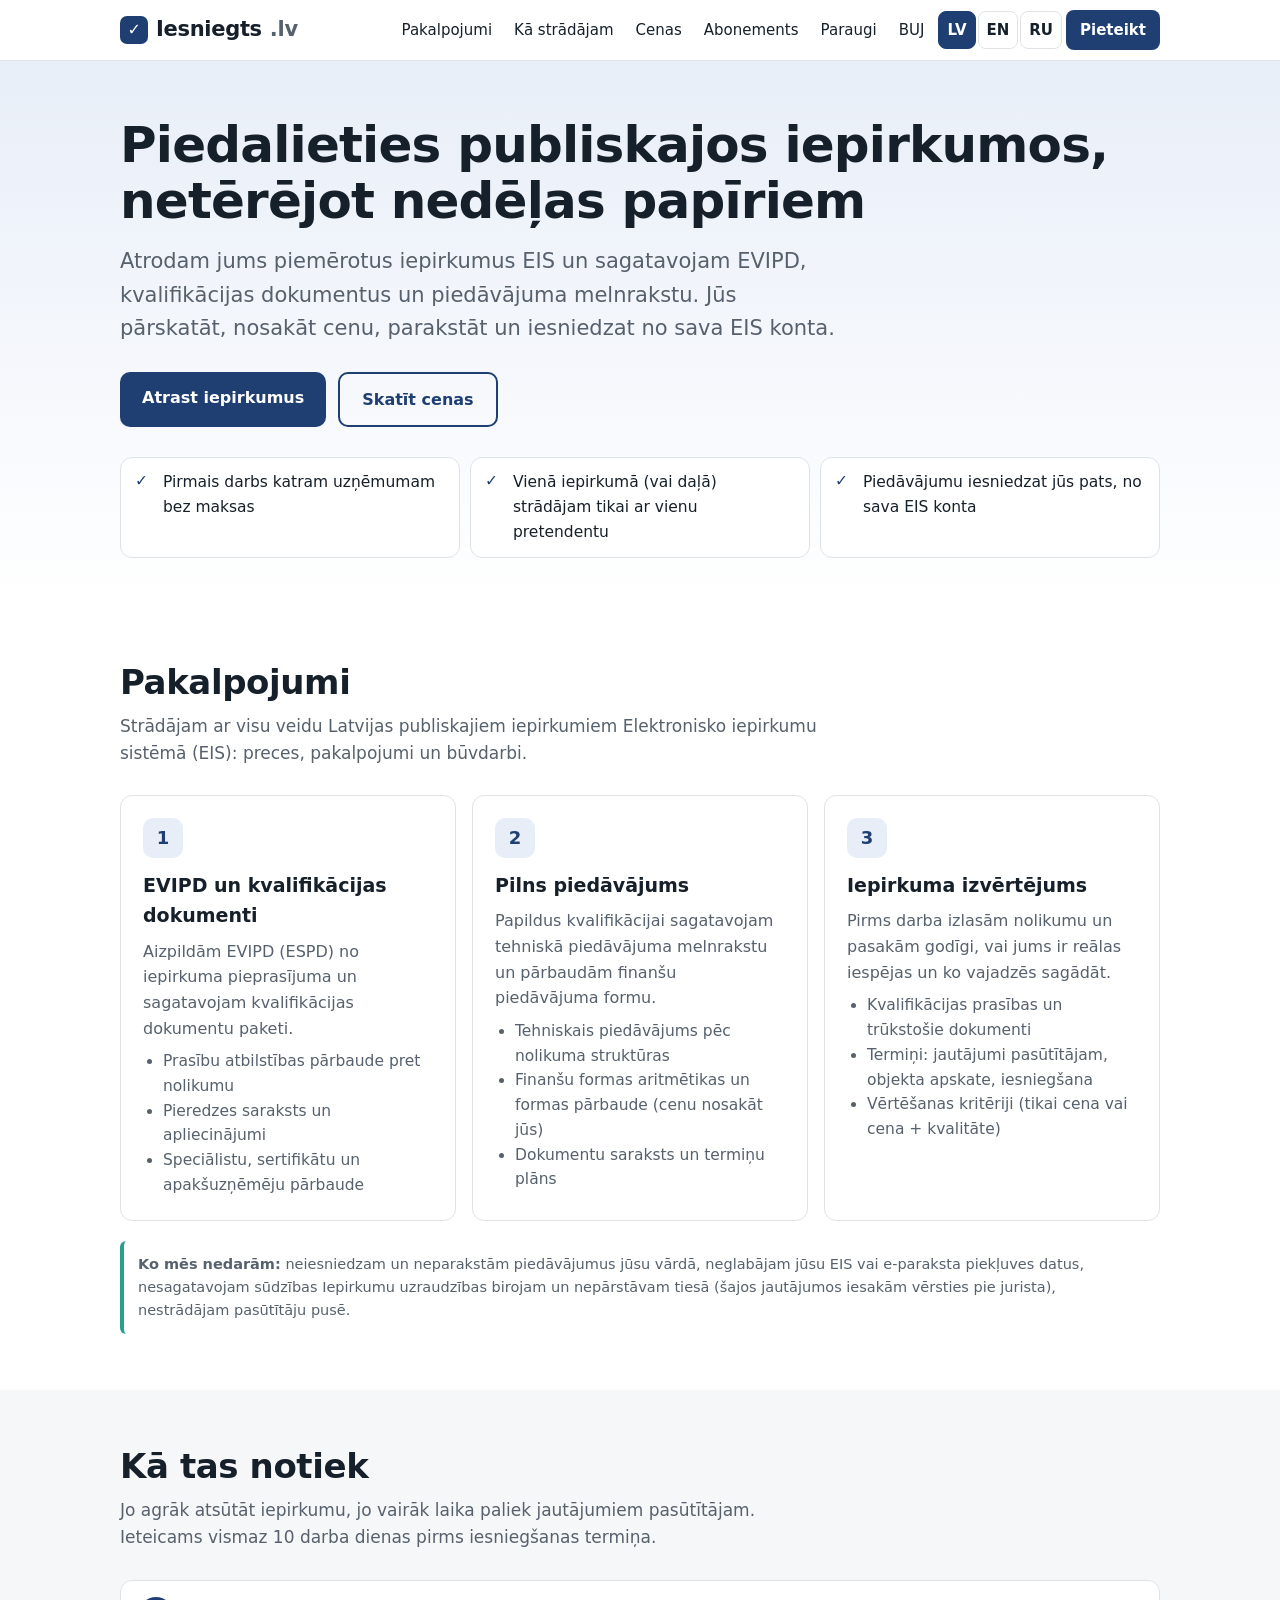
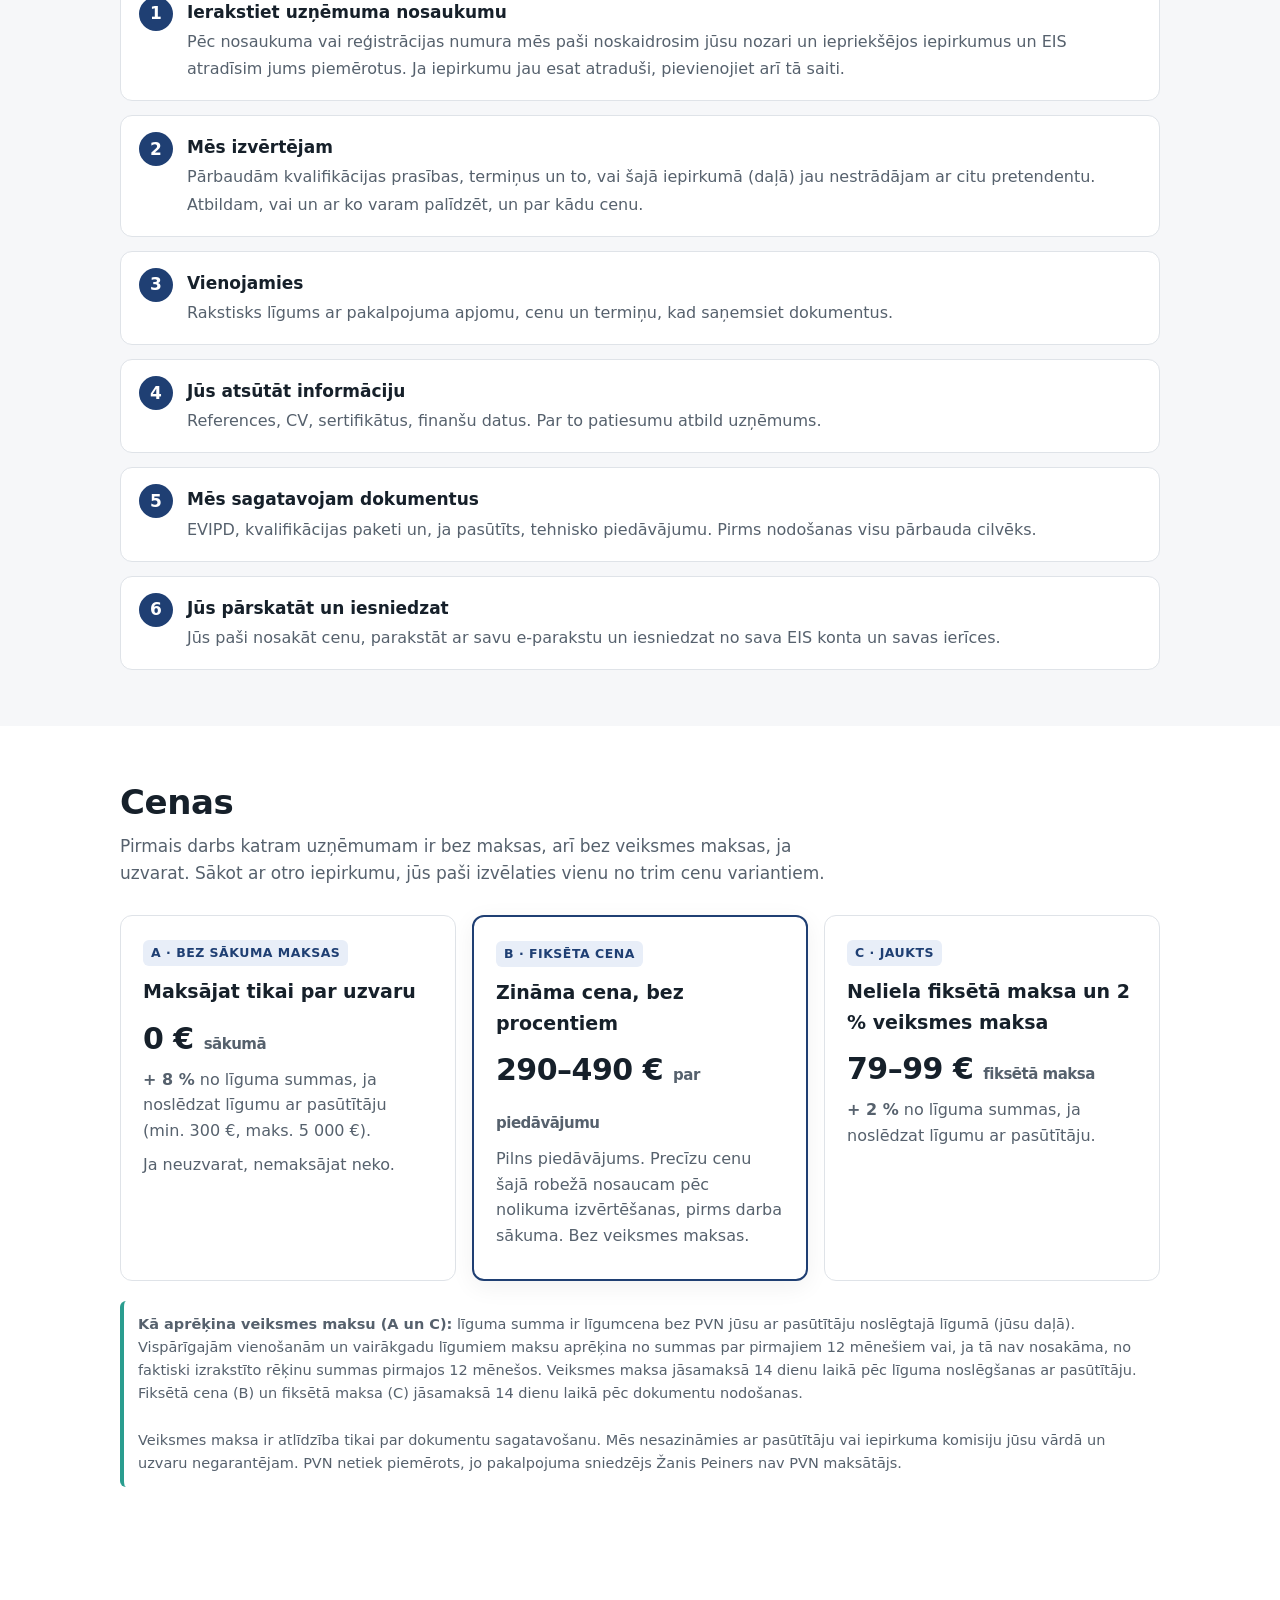
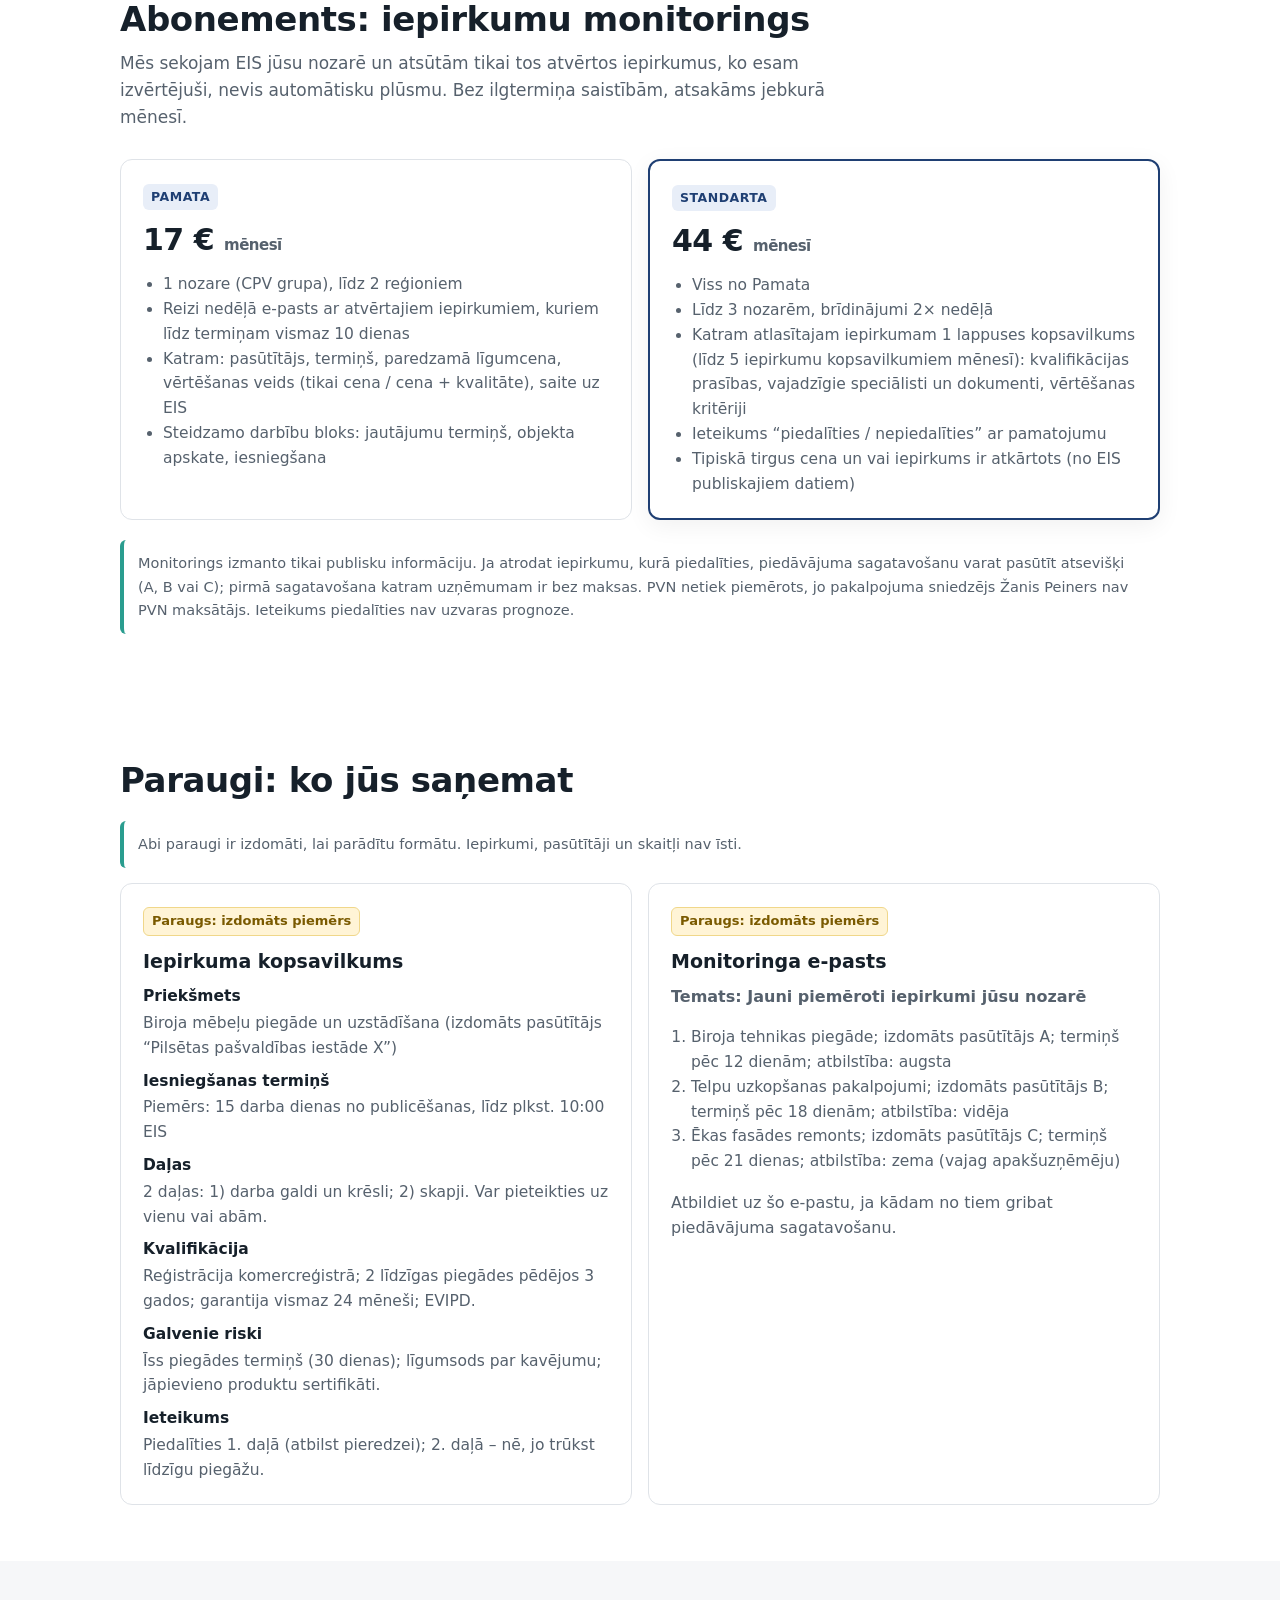
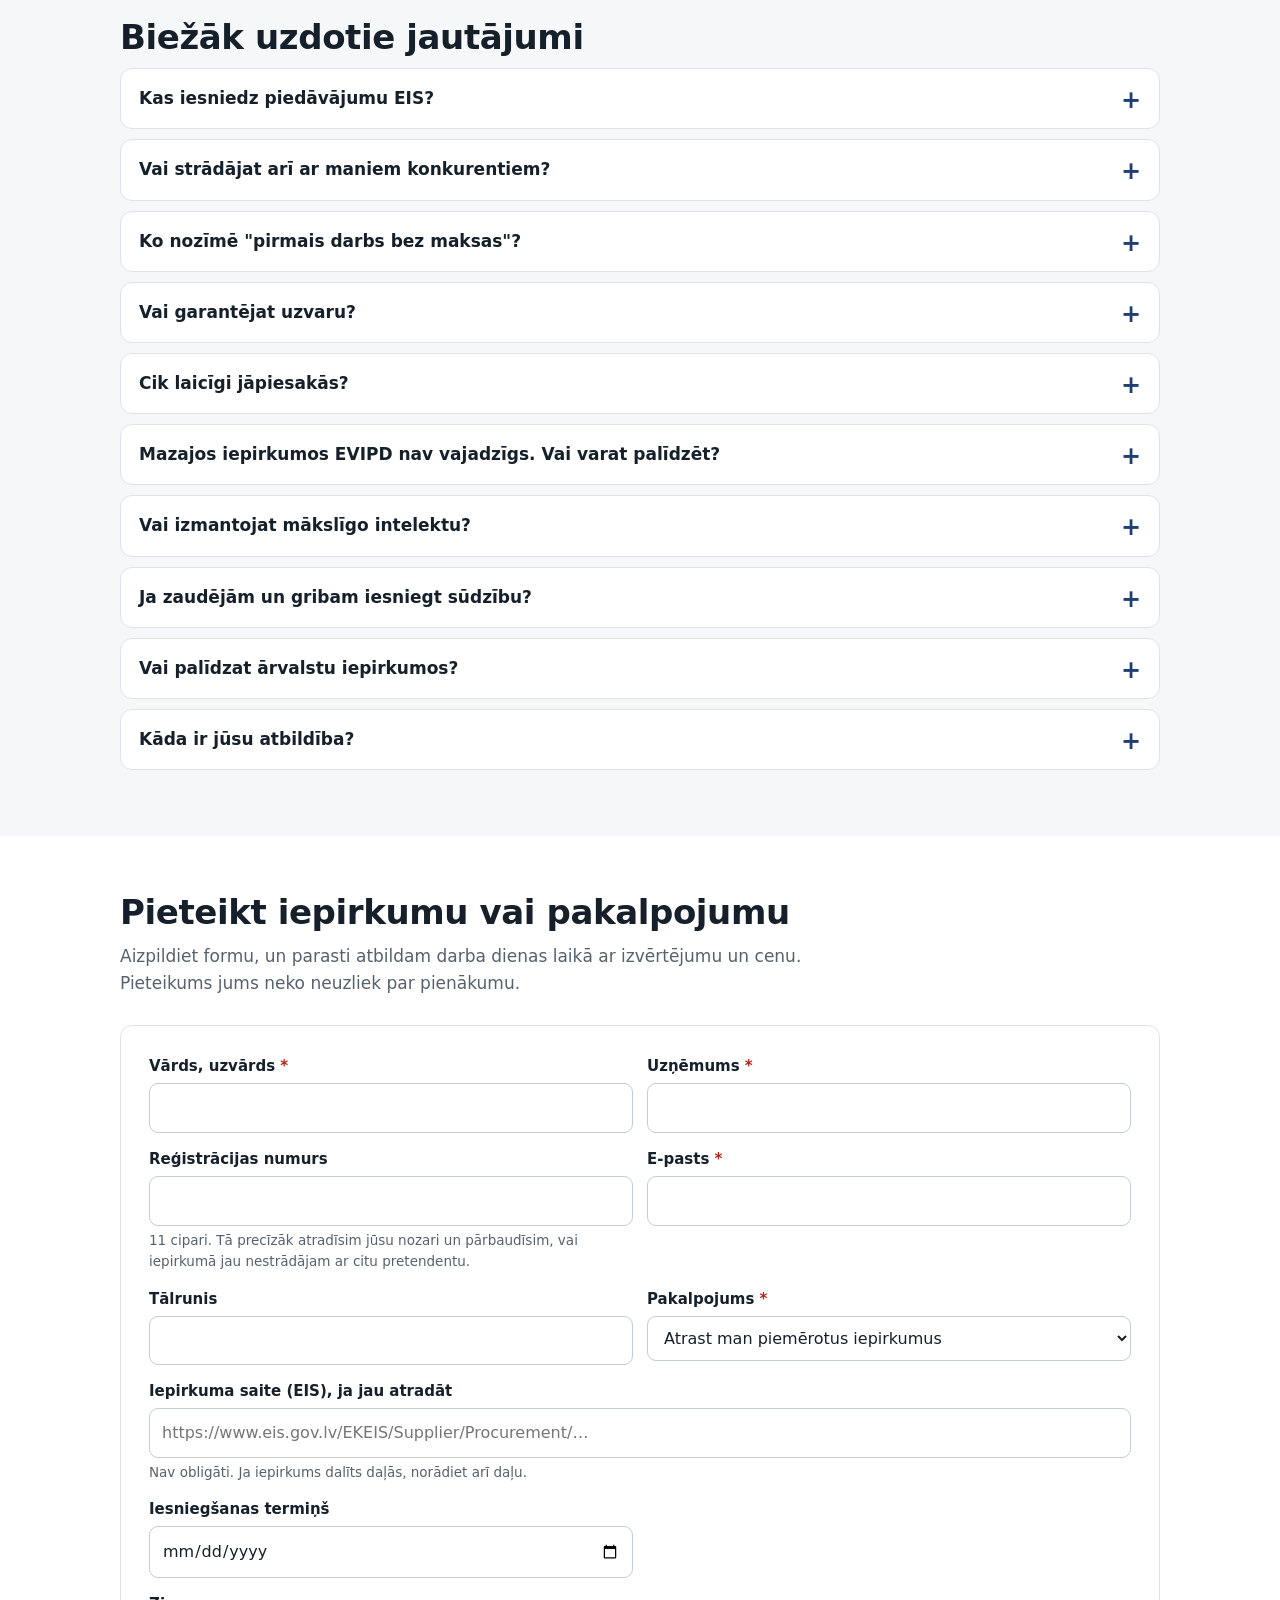
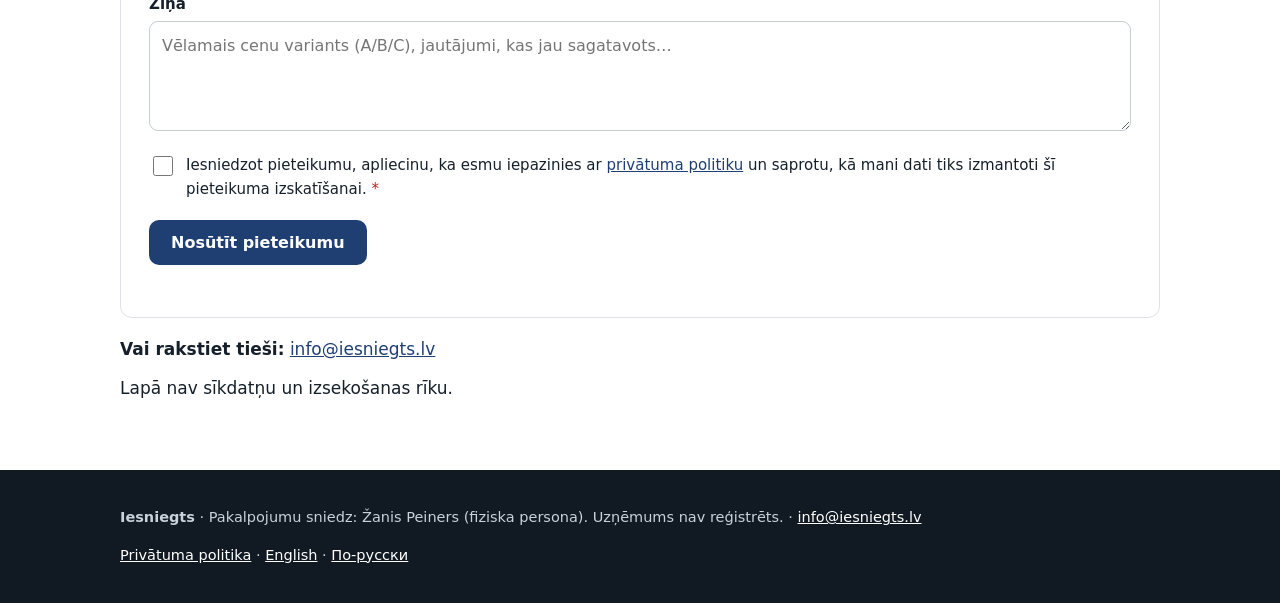
==== commit 9fff7261: "PVN: precīzs teksts 'PVN netiek piemērots, jo pakalpojuma sniedzējs Žanis Peiners nav PVN maksātājs." ====
--- a/index.html
+++ b/index.html
@@ -150,7 +150,7 @@
     </div>
     <div class="note">
       <strong>Kā aprēķina veiksmes maksu (A un C):</strong> līguma summa ir līgumcena bez PVN jūsu ar pasūtītāju noslēgtajā līgumā (jūsu daļā). Vispārīgajām vienošanām un vairākgadu līgumiem maksu aprēķina no summas par pirmajiem 12 mēnešiem vai, ja tā nav nosakāma, no faktiski izrakstīto rēķinu summas pirmajos 12 mēnešos. Veiksmes maksa jāsamaksā 14 dienu laikā pēc līguma noslēgšanas ar pasūtītāju. Fiksētā cena (B) un fiksētā maksa (C) jāsamaksā 14 dienu laikā pēc dokumentu nodošanas.<!-- PRICE: approved 3 Nov --><!-- Avots: contract_template.md 5.2.–5.4. -->
-      <br><br>Veiksmes maksa ir atlīdzība tikai par dokumentu sagatavošanu. Mēs nesazināmies ar pasūtītāju vai iepirkuma komisiju jūsu vārdā un uzvaru negarantējam. PVN netiek piemērots (pakalpojuma sniedzējs nav PVN maksātājs).<!-- PRICE: approved 3 Nov -->
+      <br><br>Veiksmes maksa ir atlīdzība tikai par dokumentu sagatavošanu. Mēs nesazināmies ar pasūtītāju vai iepirkuma komisiju jūsu vārdā un uzvaru negarantējam. PVN netiek piemērots, jo pakalpojuma sniedzējs Žanis Peiners nav PVN maksātājs.<!-- PRICE: approved 3 Nov -->
     </div>
   </div>
 </section>
@@ -182,7 +182,7 @@
         </ul>
       </div>
     </div>
-    <p class="note">Monitorings izmanto tikai publisku informāciju. Ja atrodat iepirkumu, kurā piedalīties, piedāvājuma sagatavošanu varat pasūtīt atsevišķi (A, B vai C); pirmā sagatavošana katram uzņēmumam ir bez maksas.<!-- PRICE: approved 3 Nov --> PVN netiek piemērots (pakalpojuma sniedzējs nav PVN maksātājs). Ieteikums piedalīties nav uzvaras prognoze.</p>
+    <p class="note">Monitorings izmanto tikai publisku informāciju. Ja atrodat iepirkumu, kurā piedalīties, piedāvājuma sagatavošanu varat pasūtīt atsevišķi (A, B vai C); pirmā sagatavošana katram uzņēmumam ir bez maksas.<!-- PRICE: approved 3 Nov --> PVN netiek piemērots, jo pakalpojuma sniedzējs Žanis Peiners nav PVN maksātājs. Ieteikums piedalīties nav uzvaras prognoze.</p>
   </div>
 </section>
 
